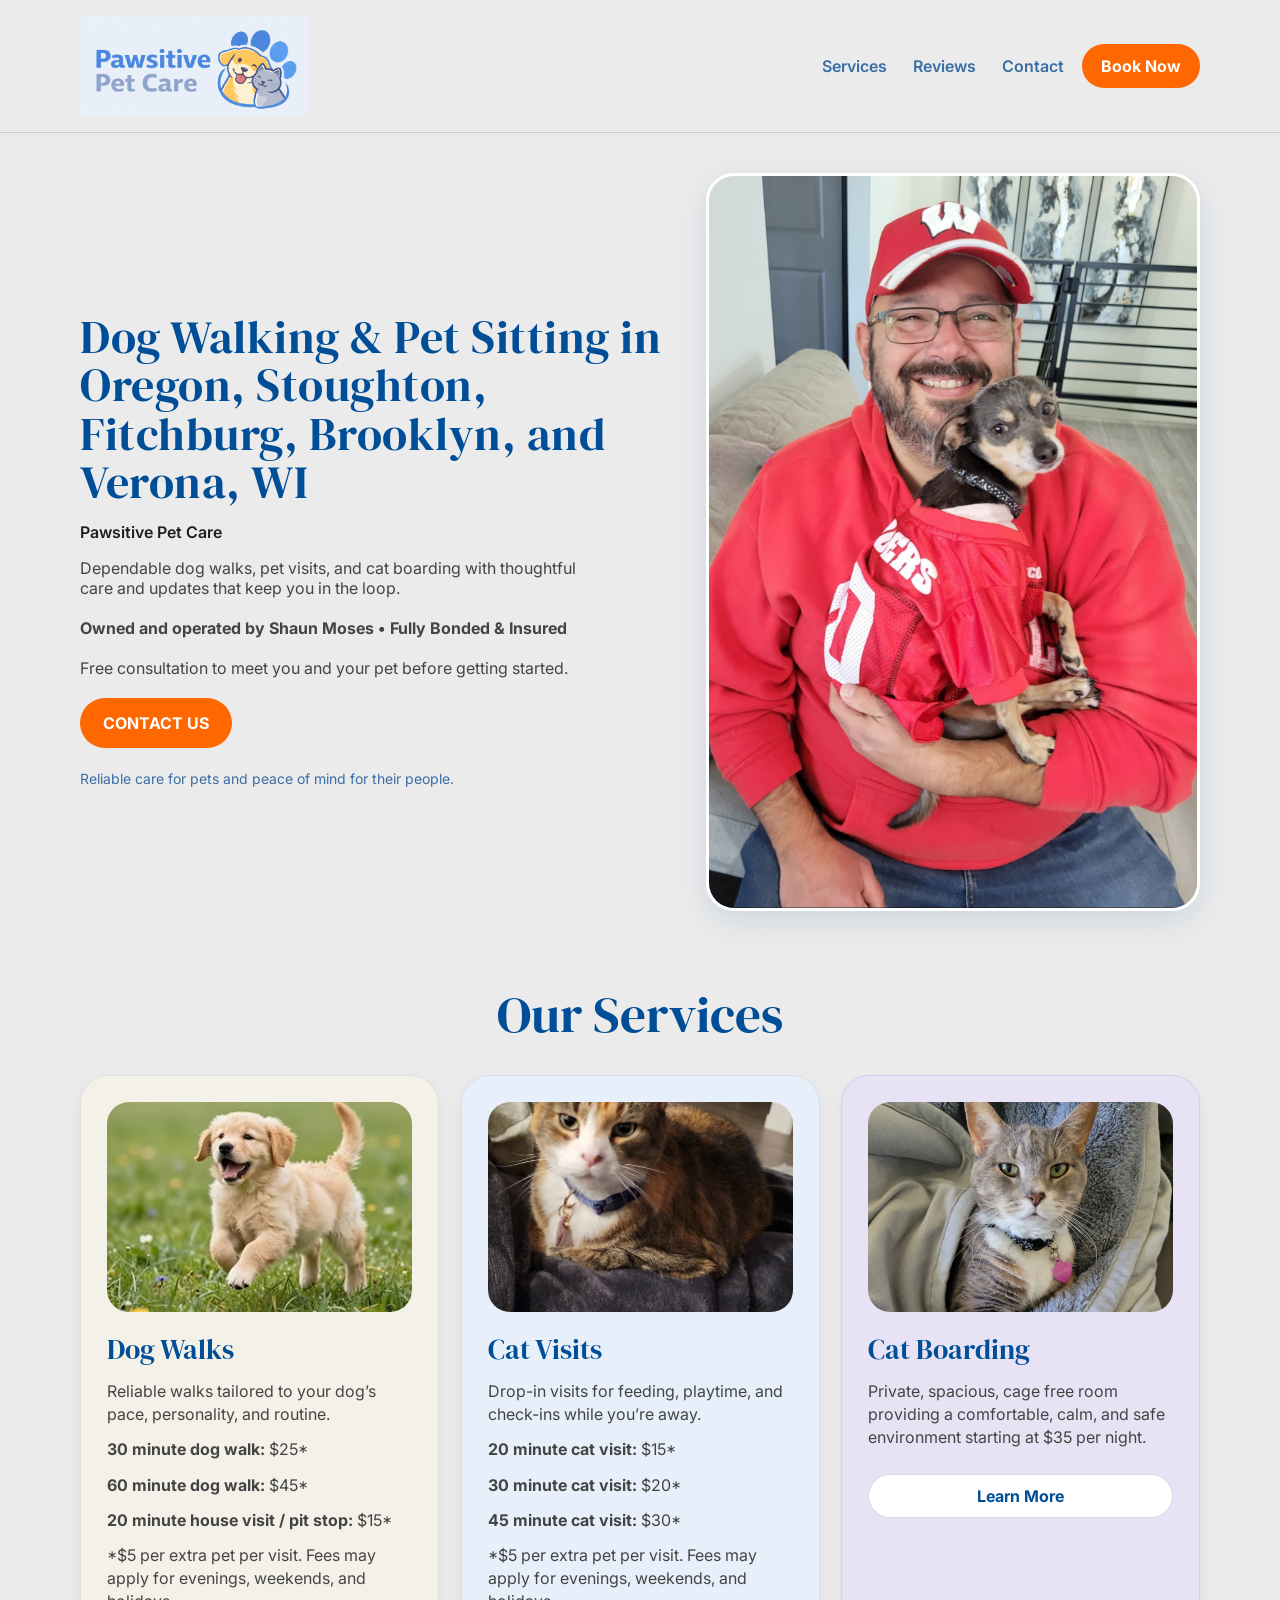
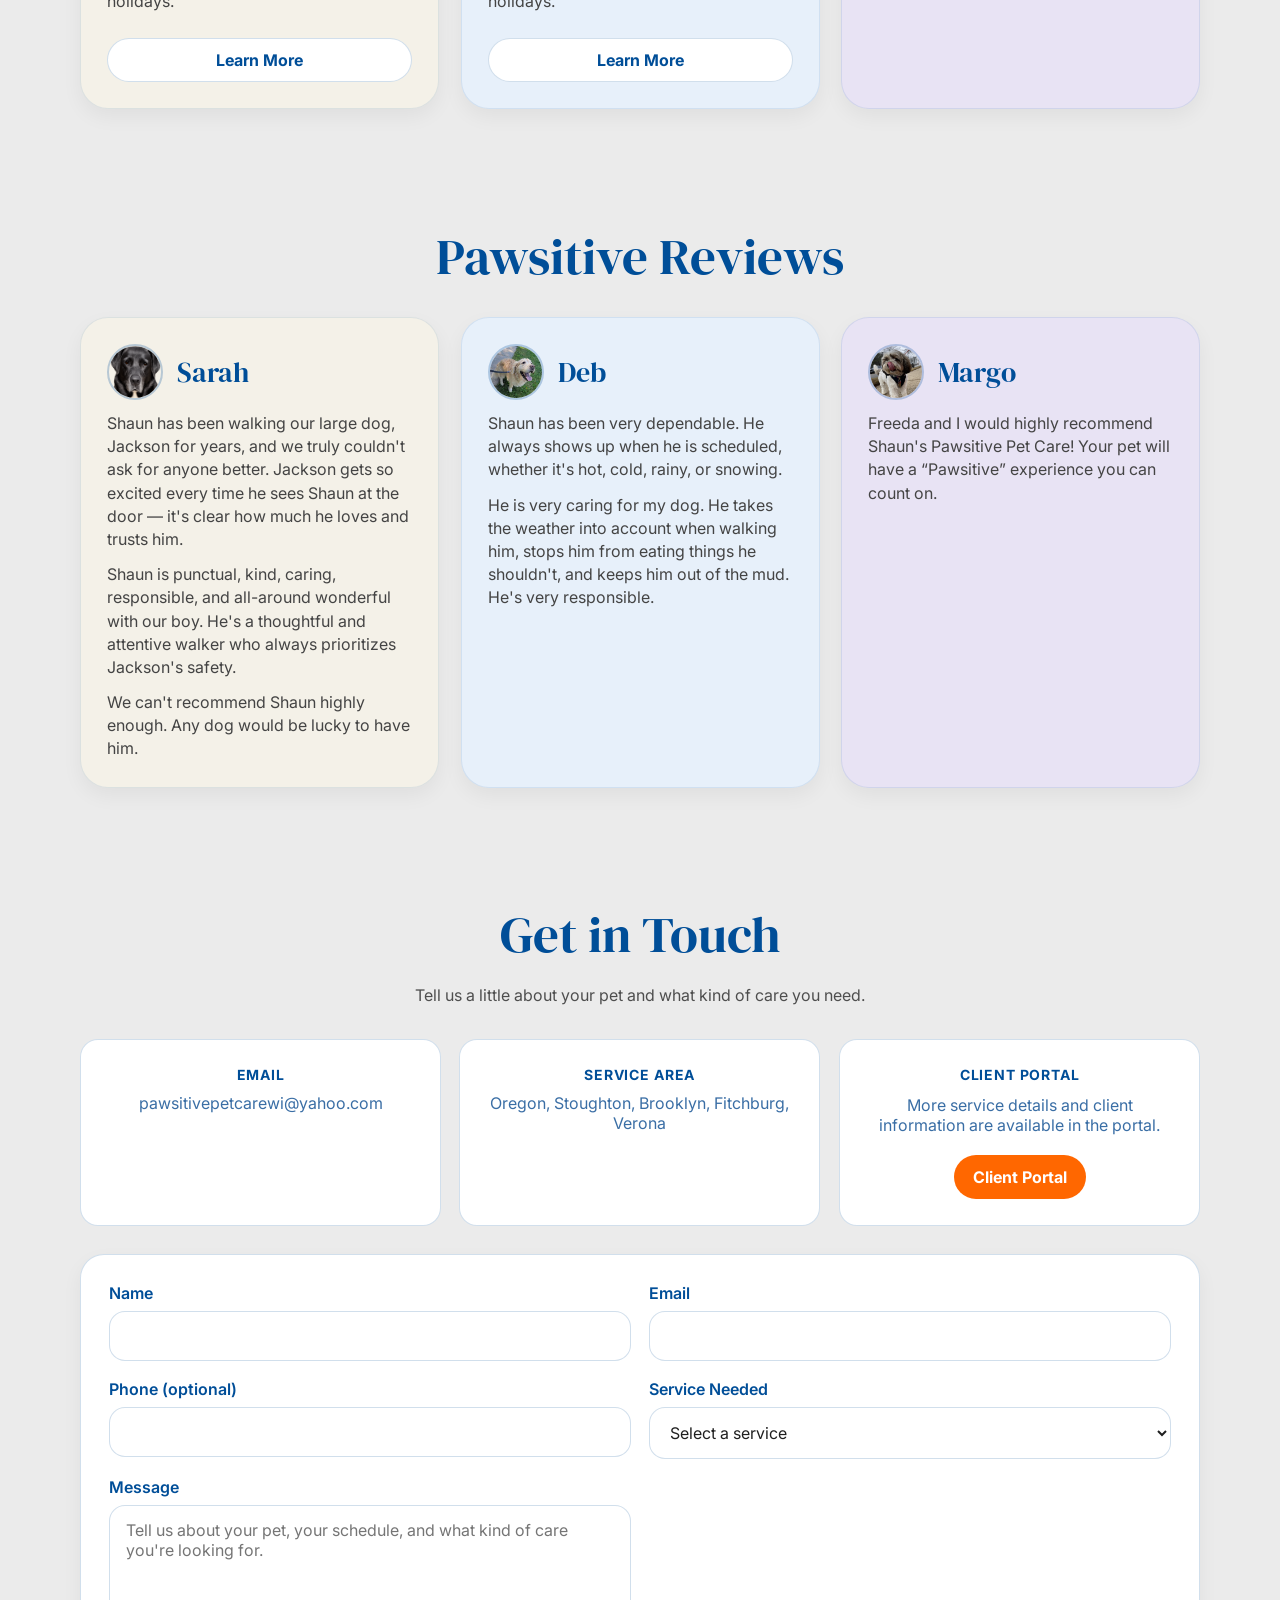
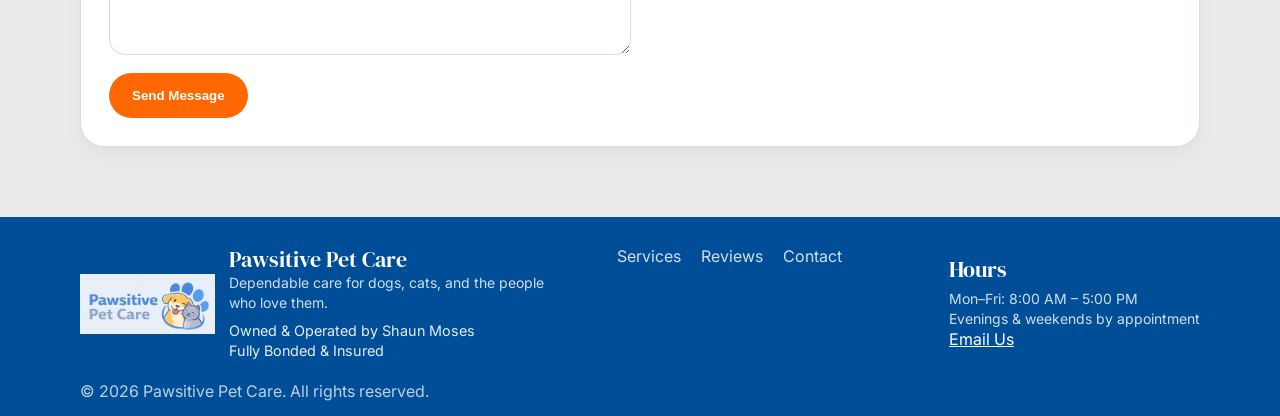
==== index.html @ ec2a705d "$5 for additional pets index.html" ====
<!doctype html>
<html lang="en" class="no-js">
<head>
  <!-- Google tag (gtag.js) -->
<script async src="https://www.googletagmanager.com/gtag/js?id=G-B3KC7XHPJF"></script>
<script>
  window.dataLayer = window.dataLayer || [];
  function gtag(){dataLayer.push(arguments);}
  gtag('js', new Date());

  gtag('config', 'G-B3KC7XHPJF');
</script>
  <meta charset="utf-8" />
  <meta name="viewport" content="width=device-width, initial-scale=1" />
  <meta name="description" content="Dog walking and pet sitting in Oregon, Stoughton, Fitchburg, Verona, and Brooklyn WI. Reliable in-home pet care, cat visits, and boarding. Free consultation available.">
  <title>Dog Walking & Pet Sitting in Oregon, Stoughton & Fitchburg WI | Pawsitive Pet Care</title>

  <script>
    window.BOOKING_URL = "https://www.timetopet.com/portal/pawsitivepetcarewi";
  </script>

  <meta name="description" content="Professional dog walks, pet visits, and cat boarding with dependable care and thoughtful updates." />

  <link rel="preconnect" href="https://fonts.googleapis.com">
  <link rel="preconnect" href="https://fonts.gstatic.com" crossorigin>
  <link href="https://fonts.googleapis.com/css2?family=DM+Serif+Display&family=Inter:wght@400;500;600&display=swap" rel="stylesheet">

  <link rel="stylesheet" href="https://cdnjs.cloudflare.com/ajax/libs/font-awesome/6.5.0/css/all.min.css"/>
  <link rel="stylesheet" href="css/style.css" />
  <link rel="icon" href="/favicon.ico" sizes="any">

  <link rel="icon" type="image/png" sizes="16x16" href="/favicon-16x16.png">
  <link rel="icon" type="image/png" sizes="32x32" href="/favicon-32x32.png">
  <link rel="icon" type="image/png" sizes="192x192" href="/android-chrome-192x192.png">
  <link rel="icon" type="image/png" sizes="512x512" href="/android-chrome-512x512.png">
  <link rel="apple-touch-icon" href="/apple-touch-icon.png">
</head>

<body>

  <!-- ================= NAV ================= -->
  <header class="site-header">
    <div class="container nav">
      <a class="brand" href="#hero" aria-label="Home">
        <img src="assets/logo4.png" alt="Logo" class="logo" />
      </a>

      <nav class="nav-links">
        <a href="#services">Services</a>
        <a href="#reviews">Reviews</a>
        <a href="#contact">Contact</a>
      </nav>

      <div class="nav-actions">
        <a class="btn btn-primary" href="https://www.timetopet.com/portal/pawsitivepetcarewi" target="_blank">
          Book Now
        </a>
      </div>

      <button class="hamburger" id="hamburger" aria-label="Open menu" aria-expanded="false">
        <span></span><span></span><span></span>
      </button>
    </div>

    <div class="mobile-menu container" id="mobileMenu" hidden>
      <a href="#services">Services</a>
      <a href="#reviews">Reviews</a>
      <a href="#contact">Contact</a>
      <a class="btn btn-primary" href="https://www.timetopet.com/portal/pawsitivepetcarewi" target="_blank">
        Book Now
      </a>
    </div>
  </header>

  <!-- ================= HERO ================= -->
  <section class="hero" id="hero">
    <div class="container hero-grid">

      <div class="hero-copy">
        <h1 class="hero-animate delay-1">
          <h1 class="hero-animate delay-1">
            Dog Walking & Pet&nbsp;Sitting in Oregon, Stoughton, Fitchburg, Brooklyn, and Verona,&nbsp;WI
          </h1>
        </h1>
        <p class="hero-animate delay-2" style="font-weight:600; margin-top:10px;">
          Pawsitive Pet Care
        </p>
        <p class="hero-sub hero-animate delay-2">
          Dependable dog walks, pet visits, and cat boarding with thoughtful care and updates that keep you in the loop.
          <br><br>
          <strong>Owned and operated by Shaun Moses • Fully Bonded & Insured</strong>
          <br><br>
          Free consultation to meet you and your pet before getting started.
        </p>

        <div class="hero-cta hero-animate delay-3">
          <a class="btn btn-primary btn-lg" href="#contact" id="bookHeroBtn">
            CONTACT US
          </a>
        </div>

        <p class="trust hero-animate delay-3">
          Reliable care for pets and peace of mind for their people.
        </p>
      </div>

      <div class="hero-media reveal reveal--right">
        <img src="assets/hero1.jpg" alt="Happy dog being cared for" />
      </div>

    </div>
  </section>

  <!-- ================= SERVICES ================= -->
  <section class="section" id="services">
    <div class="container">

      <h2 class="section-title reveal">Our Services</h2>

      <div class="card-grid card-grid-3">

        <article class="card pastel-green reveal reveal--left">
          <img src="assets/services1.jpg" alt="dog walking in Oregon WI" class="card-img" />
          <h3>Dog Walks</h3>
          <p>Reliable walks tailored to your dog’s pace, personality, and routine.</p>
          <p><strong>30 minute dog walk:</strong> $25*</p>
          <p><strong>60 minute dog walk:</strong> $45*</p>
          <p><strong>20 minute house visit / pit stop:</strong> $15*</p>
          <p class="pricing-note">
            *$5 per extra pet per visit. Fees may apply for evenings, weekends, and holidays.
          </p>
          <a class="btn" href="/dog-walking.html" style="margin-top:12px;">
            Learn More
          </a>
        </article>

        <article class="card pastel-blue reveal">
          <img src="assets/services2.jpg" alt="pet sitting in Stoughton WI" class="card-img" />
          <h3>Cat Visits</h3>
          <p>Drop-in visits for feeding, playtime, and check-ins while you’re away.</p>
          <p><strong>20 minute cat visit:</strong> $15*</p>
          <p><strong>30 minute cat visit:</strong> $20*</p>
          <p><strong>45 minute cat visit:</strong> $30*</p>
          <p class="pricing-note">
            *$5 per extra pet per visit. Fees may apply for evenings, weekends, and holidays.
          </p>
          <a class="btn" href="/cat-visits.html" style="margin-top:12px;">
            Learn More
          </a>
        </article>

        <article class="card pastel-lavender reveal reveal--right">
          <img src="assets/services3.jpg" alt="cat care in Fitchburg WI" class="card-img" />
          <h3>Cat Boarding</h3>
          <p>Private, spacious, cage free room providing a comfortable, calm, and safe environment starting at $35 per night.</p>
          <a class="btn" href="/cat-boarding.html" style="margin-top:12px;">
            Learn More
          </a>
        </article>

      </div>
    </div>
  </section>

  <!-- ================= REVIEWS ================= -->
  <section class="section" id="reviews">
    <div class="container">

      <h2 class="section-title reveal">Pawsitive Reviews</h2>

      <div class="card-grid card-grid-3">

        <article class="card pastel-green review reveal reveal--left">
          <div class="review-head">
            <img src="assets/review1.png" alt="Sarah" class="avatar" />
            <h3>Sarah</h3>
          </div>
          <p class="review-text">
            Shaun has been walking our large dog, Jackson for years, and we truly couldn't ask for anyone better. Jackson gets so excited every time he sees Shaun at the door — it's clear how much he loves and trusts him.
          </p>
          <p>
            Shaun is punctual, kind, caring, responsible, and all-around wonderful with our boy. He's a thoughtful and attentive walker who always prioritizes Jackson's safety.
          </p>
          <p>
            We can't recommend Shaun highly enough. Any dog would be lucky to have him.
          </p>
        </article>

        <article class="card pastel-blue review reveal">
          <div class="review-head">
            <img src="assets/review3.png" alt="Deb" class="avatar" />
            <h3>Deb</h3>
          </div>
          <p class="review-text">
            Shaun has been very dependable. He always shows up when he is scheduled, whether it's hot, cold, rainy, or snowing.
          </p>
          <p>
            He is very caring for my dog. He takes the weather into account when walking him, stops him from eating things he shouldn't, and keeps him out of the mud. He's very responsible.
          </p>
        </article>

        <article class="card pastel-lavender review reveal reveal--right">
          <div class="review-head">
            <img src="assets/review4.jpeg" alt="Margo" class="avatar" />
            <h3>Margo</h3>
          </div>
          <p class="review-text">
            Freeda and I would highly recommend Shaun's Pawsitive Pet Care! Your pet will have a “Pawsitive” experience you can count on.
          </p>
        </article>

      </div>
    </div>
  </section>

  <!-- ================= CONTACT ================= -->
  <section class="section section-book" id="contact">
    <div class="container">

      <h2 class="section-title reveal">Get in Touch</h2>

      <p class="section-subtitle reveal" style="--delay: 80ms;">
        Tell us a little about your pet and what kind of care you need.
      </p>

      <div class="contact-grid">

        <div class="contact-tile reveal reveal--left" style="--delay: 120ms;">
          <h3>EMAIL</h3>
          <a href="mailto:pawsitivepetcarewi@yahoo.com">
            pawsitivepetcarewi@yahoo.com
          </a>
        </div>

        <div class="contact-tile reveal" style="--delay: 200ms;">
          <h3>SERVICE AREA</h3>
          <p>Oregon, Stoughton, Brooklyn, Fitchburg, Verona</p>
        </div>

        <div class="contact-tile reveal reveal--right" style="--delay: 280ms;">
          <h3>CLIENT PORTAL</h3>
          <p style="margin-top: 12px;">
            More service details and client information are available in the portal.
          </p>
          <br/>
          <a class="btn btn-primary" href="https://www.timetopet.com/portal/pawsitivepetcarewi" target="_blank">
           Client Portal
          </a>
        </div>

      </div>

      <form
        class="contact-form reveal"
        style="--delay: 340ms;"
        action="https://formspree.io/f/mwvrdqrl"
        method="POST"
      >
        <div class="form-row">
          <div class="form-field">
            <label for="name">Name</label>
            <input type="text" id="name" name="name" required />
          </div>

          <div class="form-field">
            <label for="email">Email</label>
            <input type="email" id="email" name="email" required />
          </div>
        </div>

        <div class="form-row">
          <div class="form-field">
            <label for="phone">Phone (optional)</label>
            <input type="text" id="phone" name="phone" />
          </div>

          <div class="form-field">
            <label for="service">Service Needed</label>
            <select id="service" name="service" required>
              <option value="">Select a service</option>
              <option>Dog Walks</option>
              <option>Pet Visits</option>
              <option>Cat Boarding</option>
              <option>Other</option>
            </select>
          </div>
        </div>

        <div class="form-row">
          <div class="form-field">
            <label for="message">Message</label>
            <textarea
              id="message"
              name="message"
              rows="6"
              placeholder="Tell us about your pet, your schedule, and what kind of care you're looking for."
              required
            ></textarea>
          </div>
        </div>

        <button type="submit" class="btn btn-primary btn-lg">Send Message</button>
      </form>
    </div>
  </section>

  <!-- ================= FOOTER ================= -->
 <footer class="footer">
  <div class="container footer-grid">

    <!-- Brand -->
    <div class="footer-brand">
      <img src="assets/logo4.png" alt="Pawsitive Pet Care logo" class="logo small" />
      <div>
        <div class="footer-title">Pawsitive Pet Care</div>
        <div class="footer-tagline">
          Dependable care for dogs, cats, and the people who love them.
        </div>
        <div class="footer-owner">
          Owned &amp; Operated by Shaun Moses<br>
          Fully Bonded &amp; Insured
        </div>
      </div>
    </div>

    <!-- Links -->
    <div class="footer-links">
      <a href="#services">Services</a>
      <a href="#reviews">Reviews</a>
      <a href="#contact">Contact</a>
    </div>

    <!-- Hours -->
    <div class="footer-hours">
      <div class="footer-title">Hours</div>
      <div class="footer-tagline">
        Mon–Fri: 8:00 AM – 5:00 PM<br />
        Evenings &amp; weekends by appointment
      </div>

      <!-- Optional email link (recommended over icon) -->
      <a href="mailto:pawsitivepetcarewi@yahoo.com" class="footer-email">
        Email Us
      </a>
    </div>

  </div>

  <div class="container footer-bottom">
    <p>&copy; 2026 Pawsitive Pet Care. All rights reserved.</p>
  </div>
</footer>

  <script>
    document.documentElement.classList.remove('no-js');

    const hamburger = document.getElementById('hamburger');
    const mobileMenu = document.getElementById('mobileMenu');

    if (hamburger && mobileMenu) {
      hamburger.addEventListener('click', () => {
        const isOpen = !mobileMenu.hasAttribute('hidden');
        if (isOpen) {
          mobileMenu.setAttribute('hidden', '');
          hamburger.setAttribute('aria-expanded', 'false');
        } else {
          mobileMenu.removeAttribute('hidden');
          hamburger.setAttribute('aria-expanded', 'true');
        }
      });
    }

    const revealItems = document.querySelectorAll('.reveal');
    const observer = new IntersectionObserver((entries) => {
      entries.forEach((entry) => {
        if (entry.isIntersecting) {
          entry.target.classList.add('is-visible');
          observer.unobserve(entry.target);
        }
      });
    }, { threshold: 0.12 });

    revealItems.forEach((item) => observer.observe(item));
  </script>


</body>
</html>
---- css/style.css ----
:root{
  --bg: #EBEBEB;
  --text: #004E98;
  --muted: #3A6EA5;
  --line: rgba(0,78,152,.18);

  --btn: #FF6700;
  --btnText: #ffffff;

  --green: #EBEBEB;
  --blue: #3A6EA5;
  --lav: #C0C0C0;
  --sand: #ffffff;

  --radius: 28px;
  --radiusImg: 22px;

  --max: 1120px;

  --serif: "DM Serif Display", serif;
  --sans: "Inter", system-ui, -apple-system, Segoe UI, Roboto, Arial, sans-serif;
}

*{ box-sizing: border-box; }
html{ scroll-behavior: smooth; }
body{
  margin:0;
  background: var(--bg);
  color: #1f1f1f;
  font-family: var(--sans);
}

.container{
  width: min(var(--max), calc(100% - 48px));
  margin: 0 auto;
}

a{ color: inherit; }
img{ max-width: 100%; display:block; }

/* Header / Nav */
.site-header{
  position: sticky;
  top:0;
  z-index: 50;
  background: rgba(235,235,235,0.92);
  backdrop-filter: blur(8px);
  border-bottom: 1px solid var(--line);
}
.nav{
  display:flex;
  align-items:center;
  gap: 18px;
  padding: 16px 0;
}
.logo{ height: 100px; width:auto; }
.logo.small{ height: 60px; }

.nav-links{
  margin-left: auto;
  display:flex;
  gap: 26px;
  align-items:center;
}
.nav-links a{
  text-decoration:none;
  color: var(--muted);
  font-weight: 600;
}
.nav-links a.active,
.nav-links a:hover{
  color: var(--text);
  text-decoration: underline;
  text-underline-offset: 6px;
}

.nav-actions{
  display:flex;
  align-items:center;
  gap: 12px;
}
.btn{
  text-decoration:none;
  display:inline-flex;
  align-items:center;
  justify-content:center;
  padding: 11px 18px;
  border-radius: 999px;
  border: 1px solid var(--line);
  background: #ffffff;
  color: var(--text);
  font-weight: 700;
}
.btn-primary{
  background: var(--btn);
  color: var(--btnText);
  border-color: transparent;
}
.btn-primary:hover{
  box-shadow: 0 10px 24px rgba(255,103,0,.25);
}
.btn-lg{ padding: 14px 22px; }

.hamburger{
  display:none;
  margin-left: 6px;
  width: 44px;
  height: 44px;
  border-radius: 999px;
  border: 1px solid var(--line);
  background: #ffffff;
}
.hamburger span{
  display:block;
  width: 18px;
  height: 2px;
  background: var(--text);
  margin: 4px auto;
}

/* Mobile menu */
.mobile-menu{
  padding: 10px 0 18px;
  display:flex;
  gap: 10px;
  flex-direction: column;
}
.mobile-menu[hidden]{
  display: none !important;
}
.mobile-menu a{
  text-decoration:none;
  padding: 10px 0;
  border-bottom: 1px solid var(--line);
  color: var(--text);
}
.mobile-menu a.btn{
  border-bottom: none;
  padding: 11px 18px;
  width: fit-content;
}

/* Hero */
.hero{
  padding: 40px 0 12px;
}
.hero-grid{
  display:grid;
  grid-template-columns: 1.2fr 1fr;
  gap: 34px;
  align-items:center;
}
.hero-copy h1{
  font-family: var(--serif);
  font-weight: 400;
  letter-spacing: .5px;
  font-size: clamp(30px, 3.6vw, 50px);
  line-height: 1.05;
  margin: 0 0 16px;
  color: var(--text);
}
.hero-sub{
  max-width: 52ch;
  color: #444;
  font-size: 16px;
  margin: 0 0 20px;
}
.trust{
  margin: 22px 0 0;
  color: var(--muted);
  font-size: 14px;
}
.hero-media img{
  border-radius: var(--radius);
  width: 100%;
  height: auto;            /* let image size naturally */
  object-fit: contain;     /* NEVER crop */
  box-shadow: 0 10px 30px rgba(0,78,152,.12);
  border: 3px solid #ffffff;
}

/* Sections */
.section{
  padding: 56px 0;
}
.section-title{
  font-family: var(--serif);
  font-weight: 400;
  text-align:center;
  font-size: clamp(34px, 4vw, 56px);
  margin: 0 0 26px;
  color: var(--text);
}
.section-subtitle{
  text-align:center;
  margin: -10px auto 34px;
  max-width: 60ch;
  color: #4e4e4e;
}

.card-grid{
  display:grid;
  gap: 22px;
}
.card-grid-3{ grid-template-columns: repeat(3, minmax(0, 1fr)); }
.card-grid-4{ grid-template-columns: repeat(4, minmax(0, 1fr)); }

.card{
  border-radius: var(--radius);
  padding: 26px;
  min-height: 320px;
  display:flex;
  flex-direction: column;
  gap: 12px;
  border: 1px solid rgba(0,78,152,.10);
  box-shadow: 0 8px 20px rgba(0,0,0,.05);
}
.card-img{
  border-radius: var(--radiusImg);
  width: 100%;
  height: 210px;
  object-fit: cover;
  margin-bottom: 6px;
}
.card h3{
  font-family: var(--serif);
  font-weight: 400;
  font-size: 28px;
  margin: 0;
  color: var(--text);
}
.card p{
  margin: 0;
  color: #444;
  line-height: 1.45;
}

/* Updated card colors: same class names, better tinting */
.pastel-green{ background: #F4F1E8; }     /* warm light neutral */
.pastel-blue{ background: #E7F0FA; }      /* soft blue */
.pastel-lavender{ background: #E8E3F4; }  /* soft blue-gray/lavender */
.pastel-sand{ background: #3A6EA5; }      /* bold accent card */

.pastel-sand h3,
.pastel-sand p{
  color: #ffffff;
}

/* Features */
.feature-top{
  height: 210px;
  display:flex;
  align-items:center;
  justify-content:center;
}
.feature-img{
  width: 100%;
  height: 210px;
  object-fit: cover;
  border-radius: var(--radiusImg);
}

/* Reviews */
.review{ min-height: 220px; }
.review-head{
  display:flex;
  align-items:center;
  gap: 14px;
}
.avatar{
  width: 56px;
  height: 56px;
  border-radius: 999px;
  border: 2px solid rgba(0,78,152,.25);
  object-fit: cover;
}
.review-text{ margin-top: 6px; }

/* Contact */
.section-book{ 
  padding-bottom: 70px;
}
.contact-grid{
  display:grid;
  grid-template-columns: repeat(3, minmax(0, 1fr));
  gap: 18px;
  margin-top: 22px;
}
.contact-tile{
  background: #ffffff;
  border: 1px solid var(--line);
  border-radius: 18px;
  padding: 26px;
  text-align:center;
}
.contact-tile h3{
  letter-spacing: .06em;
  font-size: 14px;
  margin: 0 0 10px;
  color: var(--text);
}
.contact-tile a,
.contact-tile p{
  color: var(--muted);
  margin: 0;
  text-decoration:none;
}

/* Footer */
.footer{
  border-top: 1px solid var(--line);
  padding: 28px 0 14px;
  background: #004E98;
  color: #ffffff;
}

.footer-grid{
  display: grid;
  grid-template-columns: 1.6fr 1fr 1fr;
  gap: 24px;
  align-items: start;
}

.footer-brand{
  display: flex;
  align-items: center;
  gap: 14px;
  min-width: 0;
}

.footer-brand .logo.small{
  width: 135px;
  height: auto;
  flex-shrink: 0;
}

.footer-brand > div{
  min-width: 0;
}

.footer-title{
  font-family: var(--serif);
  font-size: 22px;
  line-height: 1.2;
}

.footer-tagline{
  color: rgba(255,255,255,.82);
  font-size: 14px;
  line-height: 1.45;
}

.footer-links{
  display: flex;
  justify-content: center;
  align-items: flex-start;
  gap: 20px;
  flex-wrap: wrap;
}

.footer-links a{
  text-decoration: none;
  color: rgba(255,255,255,.82);
}

.footer-links a:hover{
  color: #ffffff;
  text-decoration: underline;
  text-underline-offset: 6px;
}

.footer-hours{
  justify-self: end;
  text-align: left;
}

.footer-hours .footer-title{
  margin-bottom: 6px;
}

.footer-bottom{
  padding-top: 18px;
  color: rgba(255,255,255,.74);
}

.footer-bottom p{
  margin: 0;
  line-height: 1.4;
}

/* Responsive */
@media (max-width: 980px){
  .hero-grid{ grid-template-columns: 1fr; }
  .hero-media img{ aspect-ratio: 16/10; }
  .card-grid-4{ grid-template-columns: repeat(2, minmax(0, 1fr)); }
  .card-grid-3{ grid-template-columns: 1fr; }

  .footer-grid{
    grid-template-columns: 1fr;
    gap: 20px;
    text-align: left;
  }

  .footer-brand{
    justify-content: flex-start;
    align-items: flex-start;
  }

  .footer-links{
    justify-content: flex-start;
  }

  .footer-hours{
    justify-self: start;
    text-align: left;
  }
}
.footer-owner {
  margin-top: 0.5rem;
  font-size: 0.9rem;
  opacity: 0.9;
  line-height: 1.4;
}

@media (max-width: 760px){
  .nav-links{ display:none; }
  .hamburger{ display:block; margin-left:auto; }
  .nav-actions{ display:none; }
  .contact-grid{ grid-template-columns: 1fr; }

  .footer{
    padding: 24px 0 14px;
  }

  .footer-brand{
    gap: 12px;
  }

  .footer-brand .logo.small{
    width: 110px;
  }

  .footer-title{
    font-size: 20px;
  }

  .footer-tagline{
    font-size: 15px;
  }

  .footer-links{
    gap: 16px;
  }
}

/* =========================
   Motion: reveal on scroll
   ========================= */
.reveal {
  opacity: 0;
  transform: translateY(18px);
  transition: opacity 700ms ease, transform 700ms ease;
  transition-delay: var(--delay, 0ms);
  will-change: opacity, transform;
}

.reveal.is-visible {
  opacity: 1;
  transform: translateY(0);
}

/* Variations */
.reveal--left { transform: translateX(-18px); }
.reveal--right { transform: translateX(18px); }
.reveal--scale { transform: scale(0.98); }

.reveal--left.is-visible,
.reveal--right.is-visible,
.reveal--scale.is-visible {
  transform: none;
}

/* Hero entrance */
.hero-animate {
  opacity: 0;
  transform: translateY(14px);
  animation: heroIn 700ms ease forwards;
}

.hero-animate.delay-1 { animation-delay: 120ms; }
.hero-animate.delay-2 { animation-delay: 220ms; }
.hero-animate.delay-3 { animation-delay: 320ms; }

@keyframes heroIn {
  to { opacity: 1; transform: translateY(0); }
}

/* Micro-interactions */
.btn, .card, .footer-social a {
  transition: transform 180ms ease, box-shadow 180ms ease, border-color 180ms ease;
}

.btn:hover { transform: translateY(-2px); }

.card:hover {
  transform: translateY(-4px);
  box-shadow: 0 16px 36px rgba(0,78,152,.10);
}

/* Subtle image zoom on hover */
.card-img, .feature-img, .hero-media img {
  transition: transform 300ms ease;
}
.card:hover .card-img,
.card:hover .feature-img {
  transform: scale(1.02);
}

/* Safety: if JS doesn't run, don't hide content forever */
html.no-js .reveal {
  opacity: 1;
  transform: none;
}

/* Respect reduced motion */
@media (prefers-reduced-motion: reduce) {
  html { scroll-behavior: auto; }
  .reveal, .hero-animate, .btn, .card, .card-img, .feature-img, .hero-media img {
    transition: none !important;
    animation: none !important;
    transform: none !important;
    opacity: 1 !important;
  }
}
.contact-form{
  margin-top: 28px;
  background: #ffffff;
  border: 1px solid var(--line);
  border-radius: 24px;
  padding: 28px;
  box-shadow: 0 8px 20px rgba(0,0,0,.05);
}

.form-row{
  display:grid;
  grid-template-columns: repeat(2, minmax(0, 1fr));
  gap: 18px;
  margin-bottom: 18px;
}

.form-field{
  display:flex;
  flex-direction: column;
  gap: 8px;
}

.form-field label{
  font-weight: 600;
  color: var(--text);
}

.form-field input,
.form-field select,
.form-field textarea{
  width: 100%;
  border: 1px solid var(--line);
  border-radius: 16px;
  padding: 14px 16px;
  font: inherit;
  background: #ffffff;
  color: #1f1f1f;
}

.form-field textarea{
  resize: vertical;
}

@media (max-width: 760px){
  .form-row{
    grid-template-columns: 1fr;
  }
}
.contact-tile a.btn{
  color: #ffffff;
}
.footer-hours {
  margin-top: 10px;
}
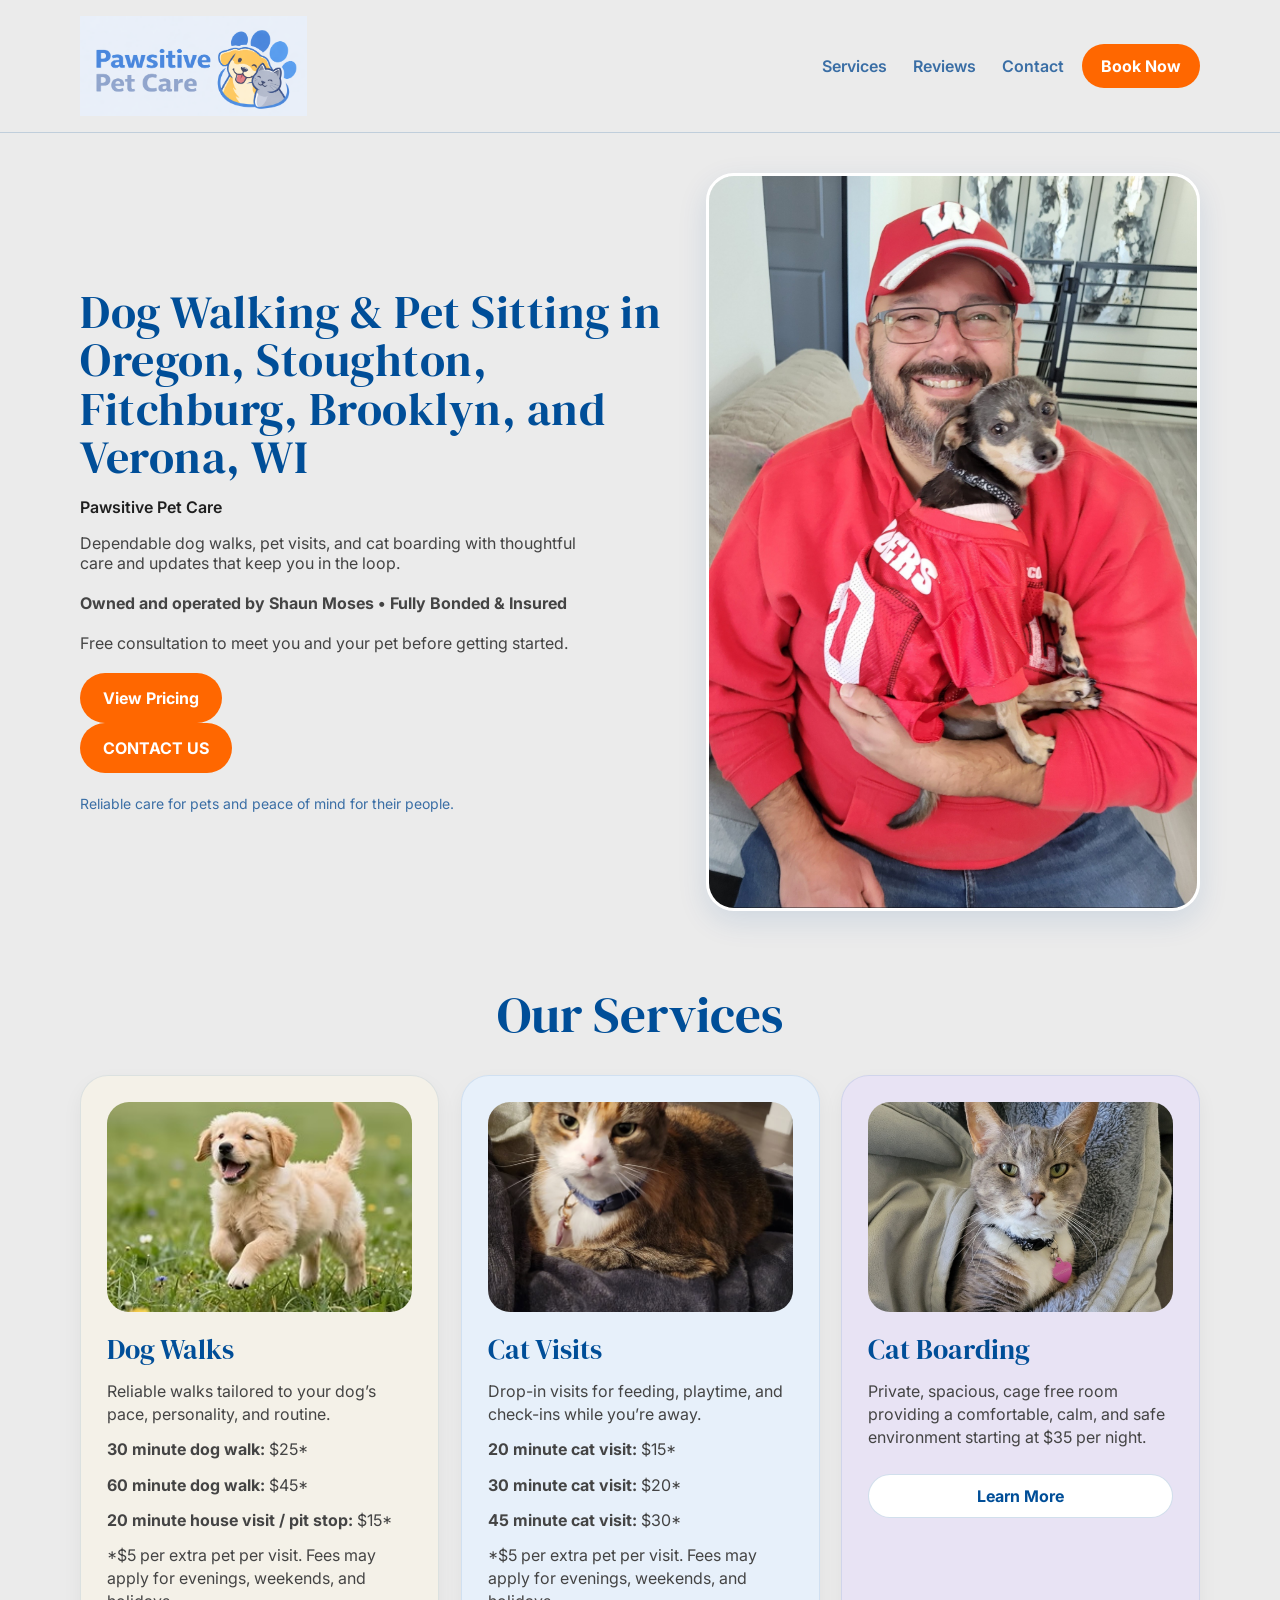
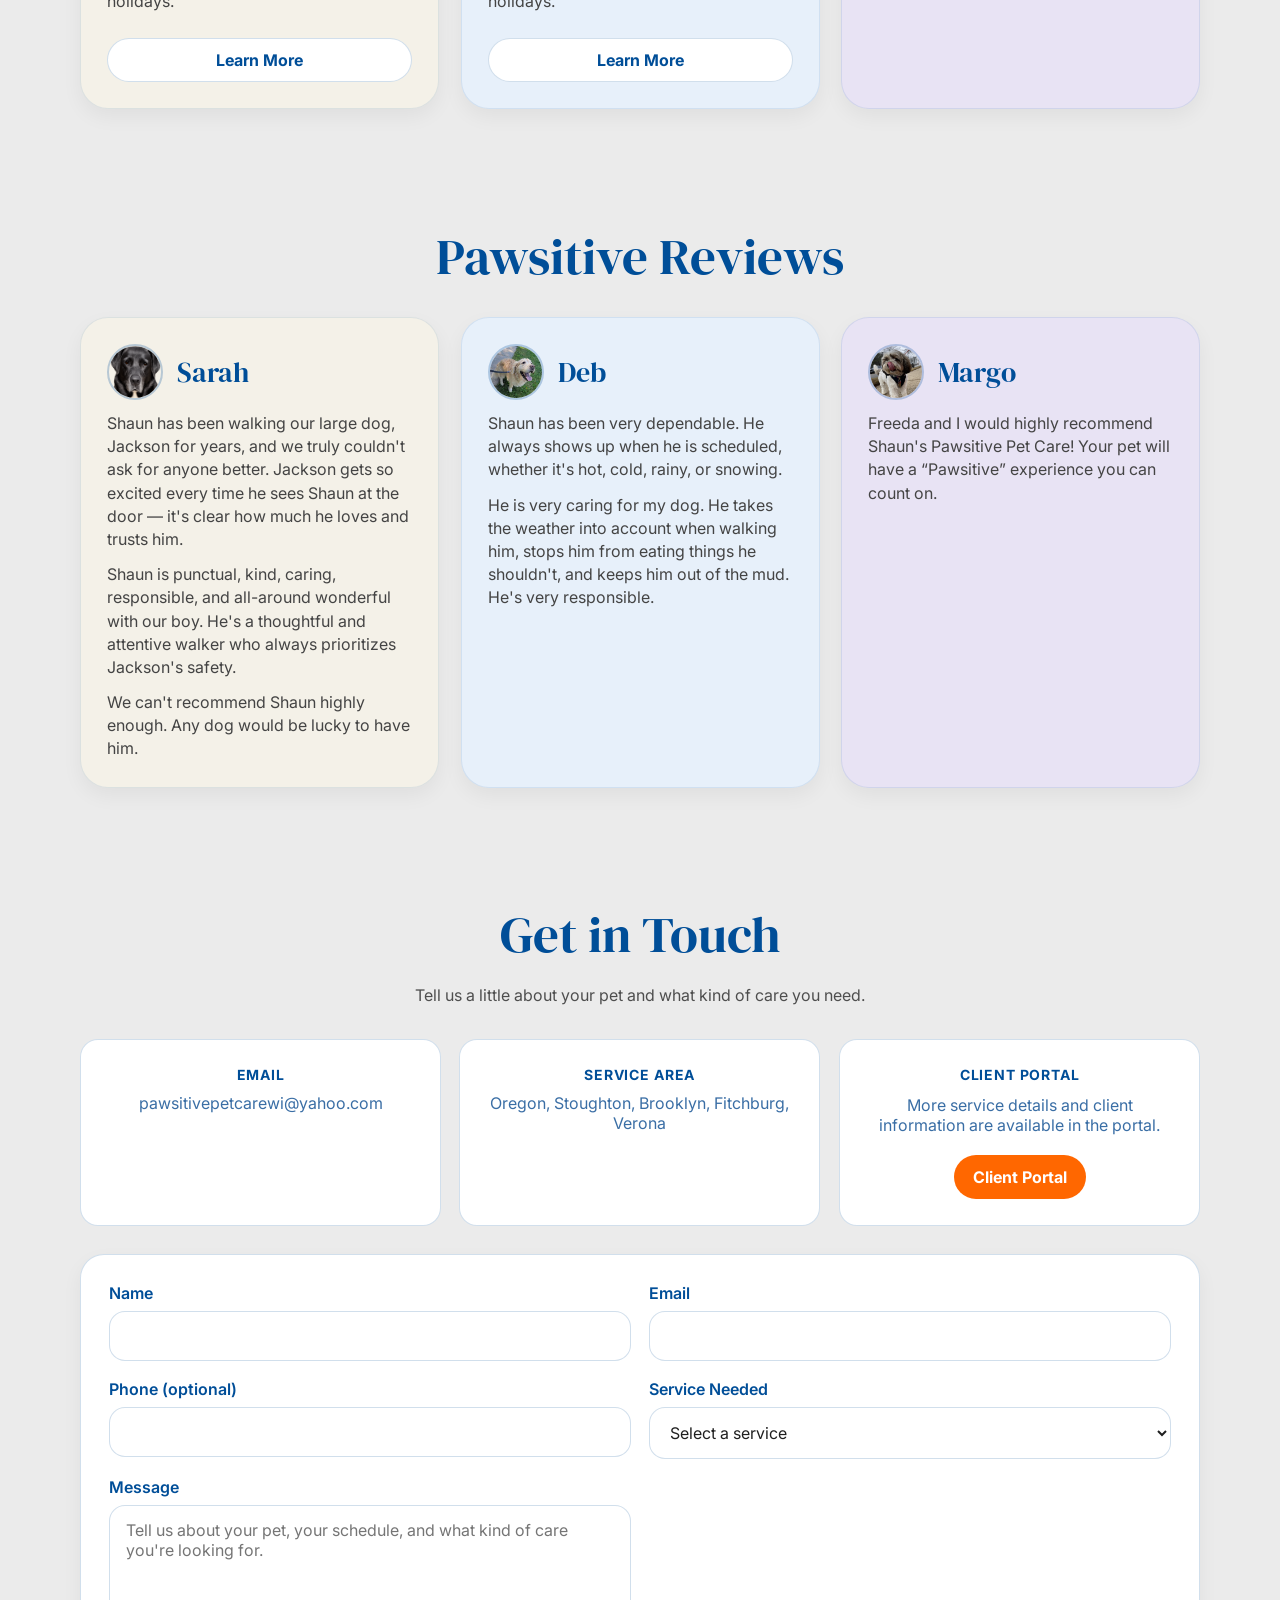
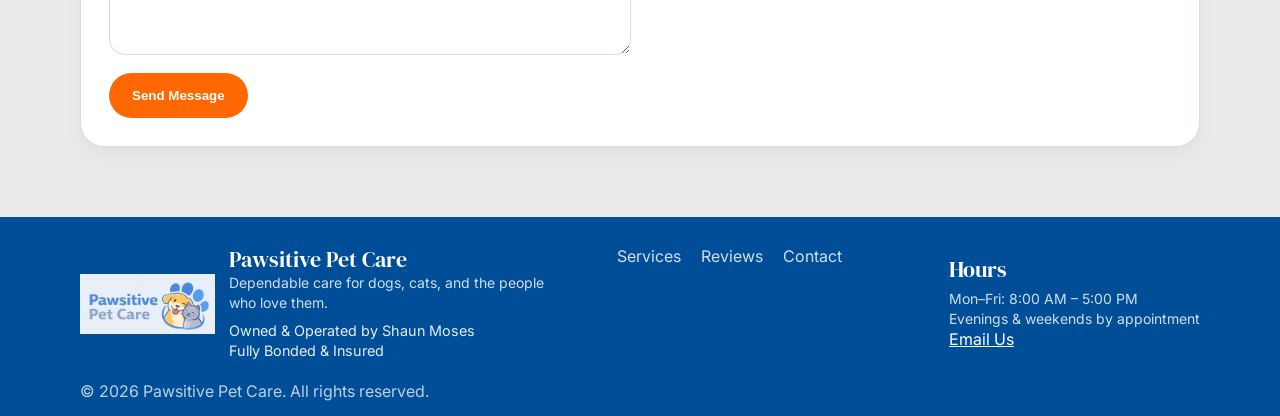
==== commit 483517e6: "Add View Prices index.html" ====
--- a/index.html
+++ b/index.html
@@ -92,7 +92,11 @@
           <br><br>
           Free consultation to meet you and your pet before getting started.
         </p>
-
+        <div class="hero-cta hero-animate delay-3">
+          <a class="btn btn-primary btn-lg" href="#services" id="bookHeroBtn">
+            View Pricing
+          </a>
+        </div>
         <div class="hero-cta hero-animate delay-3">
           <a class="btn btn-primary btn-lg" href="#contact" id="bookHeroBtn">
             CONTACT US
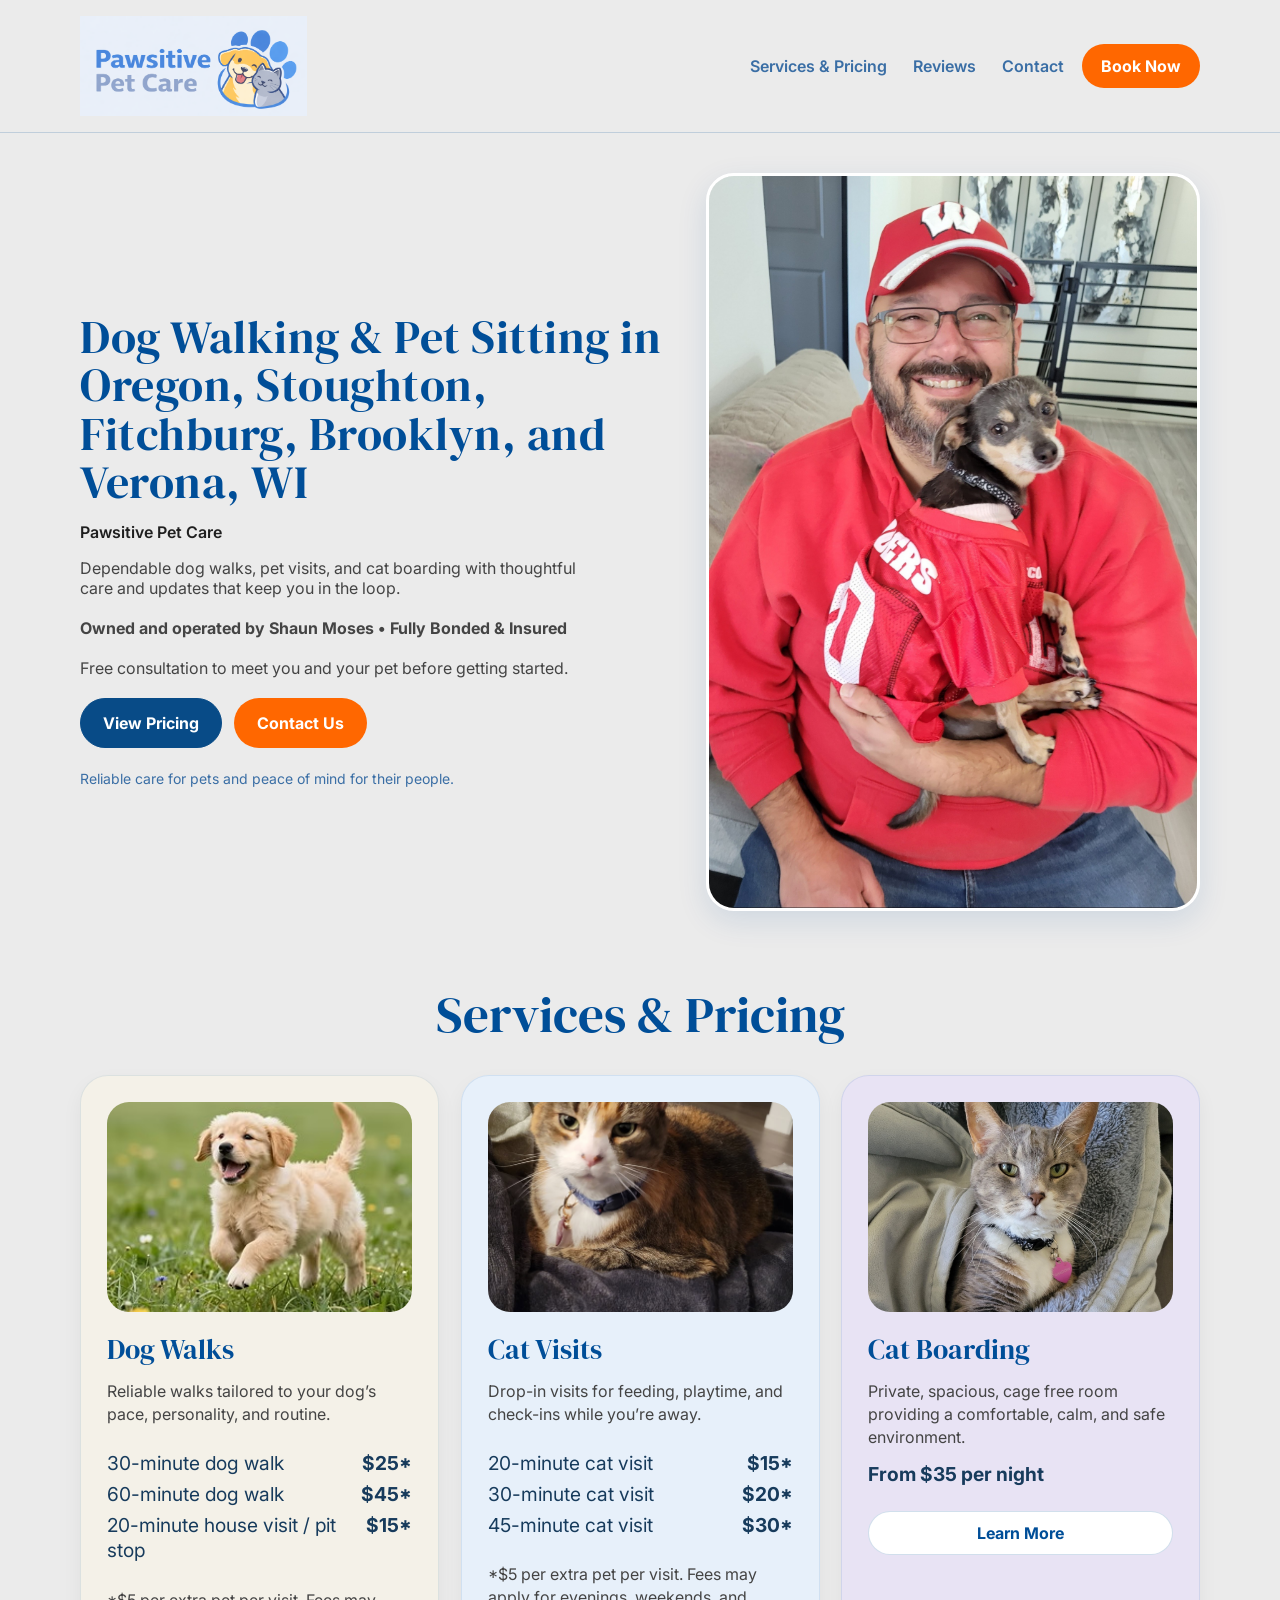
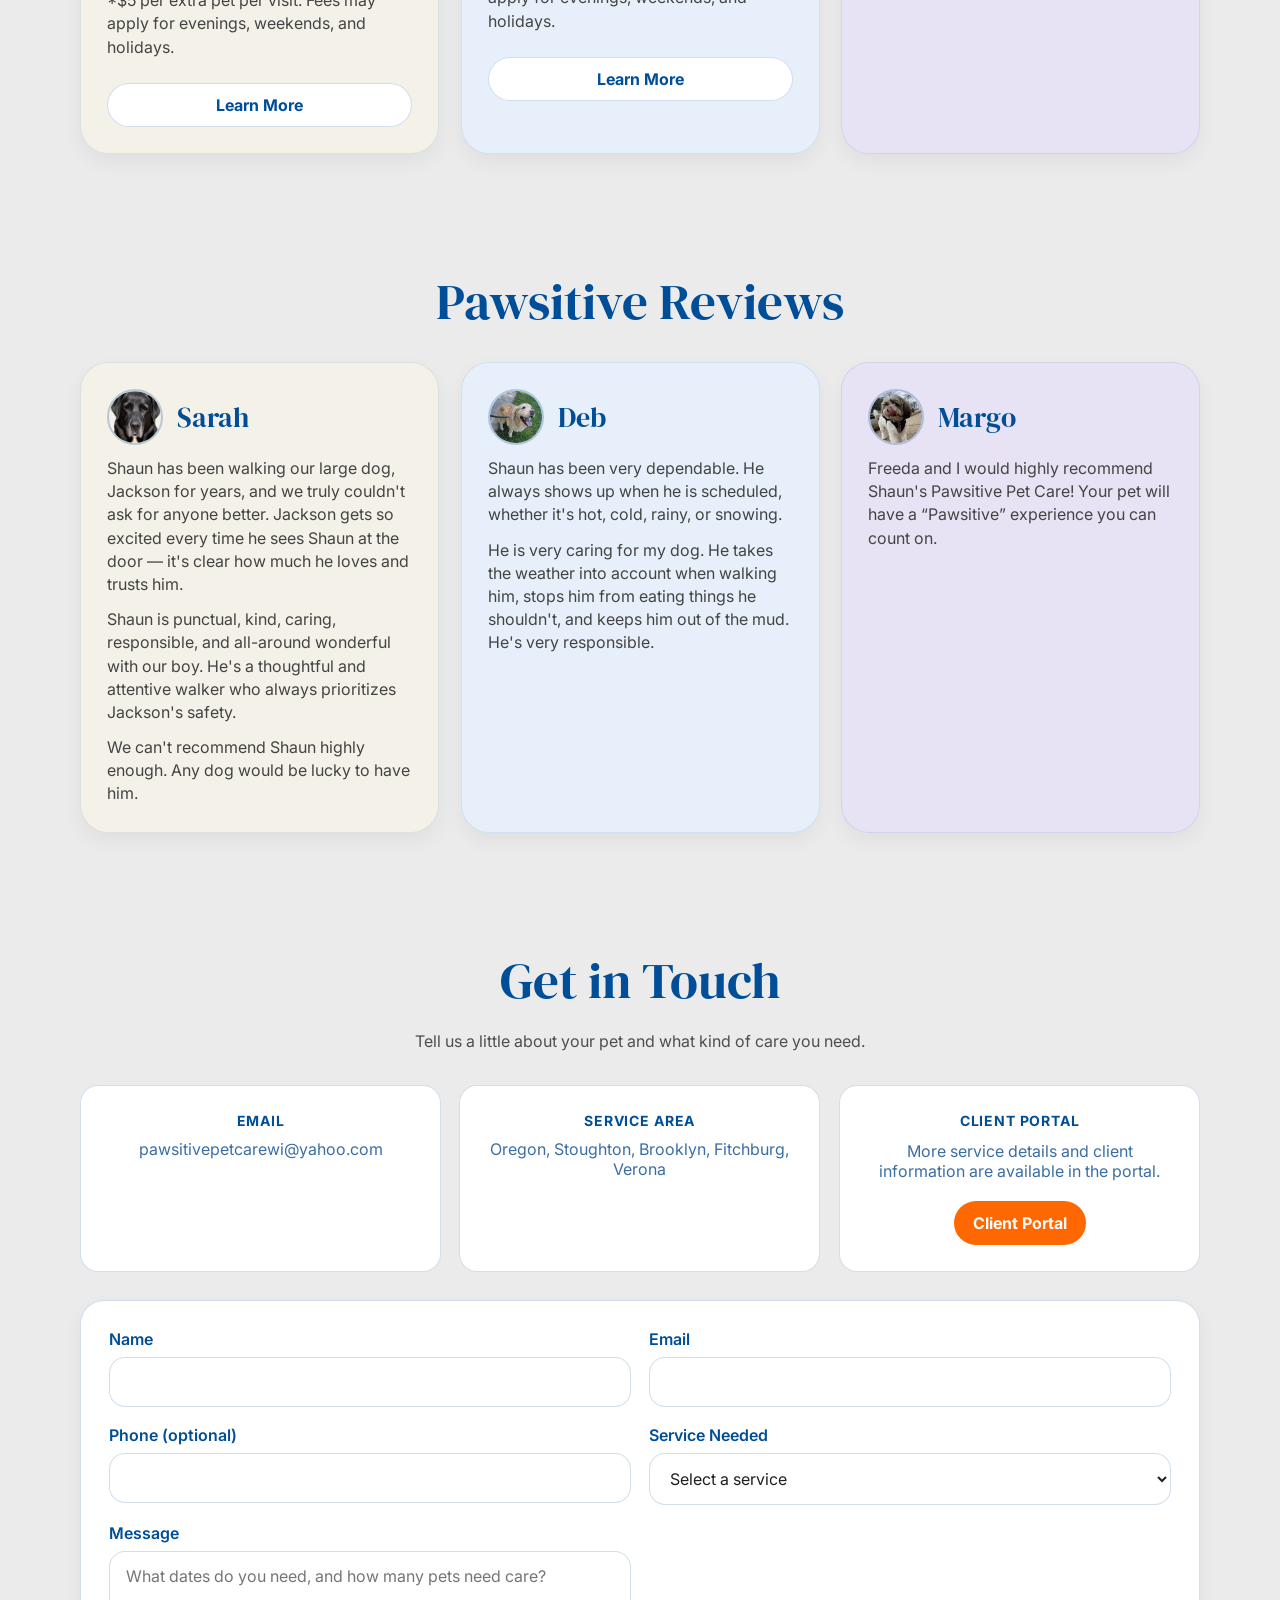
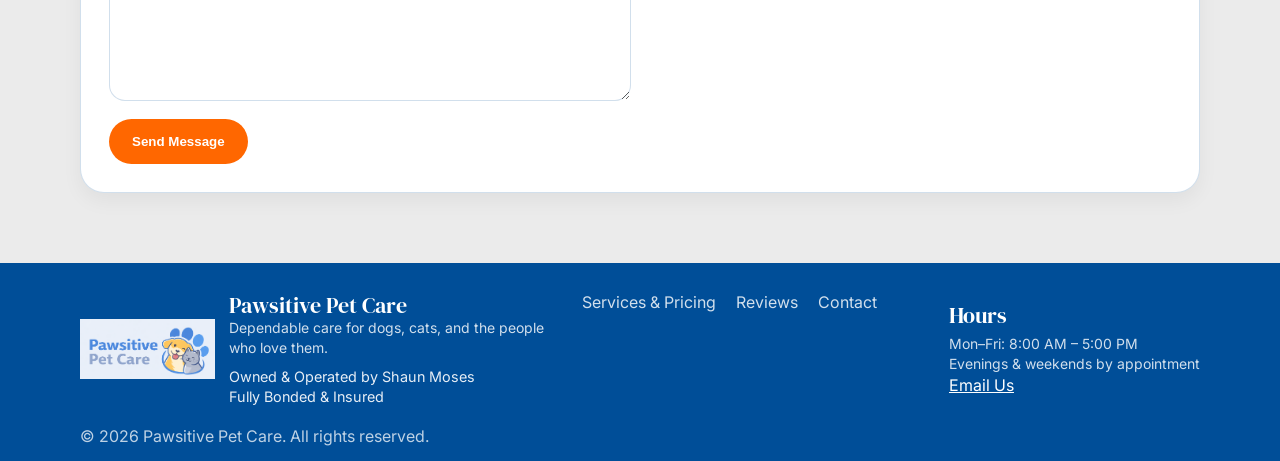
==== commit 2c5ba263: "Bunch of pricing updates. For visualization index.html" ====
--- a/index.html
+++ b/index.html
@@ -34,6 +34,84 @@
   <link rel="icon" type="image/png" sizes="192x192" href="/android-chrome-192x192.png">
   <link rel="icon" type="image/png" sizes="512x512" href="/android-chrome-512x512.png">
   <link rel="apple-touch-icon" href="/apple-touch-icon.png">
+
+  <style>
+    .hero .hero-cta, .hero-cta {
+      display: flex;
+      flex-wrap: wrap;
+      justify-content: flex-start;
+      gap: 12px;
+    }
+
+    .hero-cta .btn.pricing-button {
+      background: #084b87;
+      border-color: #084b87;
+      color: #fff;
+    }
+
+    .hero-cta .btn.pricing-button:hover {
+      background: #063764;
+      border-color: #063764;
+    }
+
+    #services .price-list, .service-pricing .price-list {
+      list-style: none;
+      padding: 0;
+      margin: 0.65rem 0;
+    }
+
+    .price-list li {
+      display: flex;
+      align-items: baseline;
+      justify-content: space-between;
+      gap: 0.6rem;
+      padding: 0.15rem 0;
+    }
+
+    .price-list strong {
+      white-space: nowrap;
+    }
+
+    #services .price-list, #services .nightly-rate,
+    .service-pricing .price-list, .service-pricing .nightly-rate {
+      font-size: 1.2rem;
+      line-height: 1.35;
+      color: #173b5c;
+    }
+
+    .message-pricing-row .service-pricing:not(:empty) {
+      align-self: start;
+      min-width: 0;
+      padding: 15px 18px;
+      border: 1px solid #c8dcef;
+      border-radius: 16px;
+      background: #edf5fc;
+    }
+
+    .service-pricing h3, .service-pricing .pricing-note {
+      margin: 0;
+    }
+
+    @media (min-width: 701px) {
+      .contact-form .message-pricing-row {
+        display: grid;
+        grid-template-columns: repeat(2, minmax(0, 1fr));
+        gap: 18px;
+      }
+    }
+
+    @media (max-width: 700px) {
+      .contact-form .message-pricing-row {
+        display: grid;
+        grid-template-columns: minmax(0, 1fr);
+      }
+
+      .message-pricing-row .service-pricing:not(:empty) {
+        grid-row: 1;
+        margin-bottom: 12px;
+      }
+    }
+  </style>
 </head>
 
 <body>
@@ -46,7 +124,7 @@
       </a>
 
       <nav class="nav-links">
-        <a href="#services">Services</a>
+        <a href="#services">Services &amp; Pricing</a>
         <a href="#reviews">Reviews</a>
         <a href="#contact">Contact</a>
       </nav>
@@ -63,7 +141,7 @@
     </div>
 
     <div class="mobile-menu container" id="mobileMenu" hidden>
-      <a href="#services">Services</a>
+      <a href="#services">Services &amp; Pricing</a>
       <a href="#reviews">Reviews</a>
       <a href="#contact">Contact</a>
       <a class="btn btn-primary" href="https://www.timetopet.com/portal/pawsitivepetcarewi" target="_blank">
@@ -93,13 +171,11 @@
           Free consultation to meet you and your pet before getting started.
         </p>
         <div class="hero-cta hero-animate delay-3">
-          <a class="btn btn-primary btn-lg" href="#services" id="bookHeroBtn">
+          <a class="btn btn-primary btn-lg pricing-button" href="#services">
             View Pricing
           </a>
-        </div>
-        <div class="hero-cta hero-animate delay-3">
           <a class="btn btn-primary btn-lg" href="#contact" id="bookHeroBtn">
-            CONTACT US
+            Contact Us
           </a>
         </div>
 
@@ -119,7 +195,7 @@
   <section class="section" id="services">
     <div class="container">
 
-      <h2 class="section-title reveal">Our Services</h2>
+      <h2 class="section-title reveal">Services &amp; Pricing</h2>
 
       <div class="card-grid card-grid-3">
 
@@ -127,9 +203,11 @@
           <img src="assets/services1.jpg" alt="dog walking in Oregon WI" class="card-img" />
           <h3>Dog Walks</h3>
           <p>Reliable walks tailored to your dog’s pace, personality, and routine.</p>
-          <p><strong>30 minute dog walk:</strong> $25*</p>
-          <p><strong>60 minute dog walk:</strong> $45*</p>
-          <p><strong>20 minute house visit / pit stop:</strong> $15*</p>
+          <ul class="price-list" id="dog-walks-rates">
+            <li><span>30-minute dog walk</span><strong>$25*</strong></li>
+            <li><span>60-minute dog walk</span><strong>$45*</strong></li>
+            <li><span>20-minute house visit / pit stop</span><strong>$15*</strong></li>
+          </ul>
           <p class="pricing-note">
             *$5 per extra pet per visit. Fees may apply for evenings, weekends, and holidays.
           </p>
@@ -142,9 +220,11 @@
           <img src="assets/services2.jpg" alt="pet sitting in Stoughton WI" class="card-img" />
           <h3>Cat Visits</h3>
           <p>Drop-in visits for feeding, playtime, and check-ins while you’re away.</p>
-          <p><strong>20 minute cat visit:</strong> $15*</p>
-          <p><strong>30 minute cat visit:</strong> $20*</p>
-          <p><strong>45 minute cat visit:</strong> $30*</p>
+          <ul class="price-list" id="cat-visits-rates">
+            <li><span>20-minute cat visit</span><strong>$15*</strong></li>
+            <li><span>30-minute cat visit</span><strong>$20*</strong></li>
+            <li><span>45-minute cat visit</span><strong>$30*</strong></li>
+          </ul>
           <p class="pricing-note">
             *$5 per extra pet per visit. Fees may apply for evenings, weekends, and holidays.
           </p>
@@ -156,7 +236,8 @@
         <article class="card pastel-lavender reveal reveal--right">
           <img src="assets/services3.jpg" alt="cat care in Fitchburg WI" class="card-img" />
           <h3>Cat Boarding</h3>
-          <p>Private, spacious, cage free room providing a comfortable, calm, and safe environment starting at $35 per night.</p>
+          <p>Private, spacious, cage free room providing a comfortable, calm, and safe environment.</p>
+          <p class="nightly-rate" id="cat-boarding-rates"><strong>From $35 per night</strong></p>
           <a class="btn" href="/cat-boarding.html" style="margin-top:12px;">
             Learn More
           </a>
@@ -280,27 +361,28 @@
 
           <div class="form-field">
             <label for="service">Service Needed</label>
-            <select id="service" name="service" required>
+            <select id="service" name="service" aria-describedby="service-pricing" required>
               <option value="">Select a service</option>
-              <option>Dog Walks</option>
-              <option>Pet Visits</option>
-              <option>Cat Boarding</option>
+              <option data-rates="dog-walks-rates">Dog Walks</option>
+              <option value="Pet Visits" data-rates="cat-visits-rates">Cat Visits</option>
+              <option data-rates="cat-boarding-rates">Cat Boarding</option>
               <option>Other</option>
             </select>
           </div>
         </div>
 
-        <div class="form-row">
-          <div class="form-field">
+        <div class="form-row message-pricing-row">
+          <div class="form-field message-field">
             <label for="message">Message</label>
             <textarea
               id="message"
               name="message"
               rows="6"
-              placeholder="Tell us about your pet, your schedule, and what kind of care you're looking for."
+              placeholder="What dates do you need, and how many pets need care?"
               required
             ></textarea>
           </div>
+          <div class="service-pricing" id="service-pricing" role="status" aria-atomic="true"></div>
         </div>
 
         <button type="submit" class="btn btn-primary btn-lg">Send Message</button>
@@ -329,7 +411,7 @@
 
     <!-- Links -->
     <div class="footer-links">
-      <a href="#services">Services</a>
+      <a href="#services">Services &amp; Pricing</a>
       <a href="#reviews">Reviews</a>
       <a href="#contact">Contact</a>
     </div>
@@ -357,6 +439,33 @@
 
   <script>
     document.documentElement.classList.remove('no-js');
+
+    const serviceSelect = document.getElementById('service');
+    const servicePricing = document.getElementById('service-pricing');
+
+    function updateServicePricing() {
+      const selected = serviceSelect.selectedOptions[0];
+      const rateId = selected?.dataset.rates;
+      servicePricing.replaceChildren();
+
+      if (!rateId) return;
+
+      const originalRates = document.getElementById(rateId);
+      const rates = originalRates.cloneNode(true);
+      rates.removeAttribute('id');
+
+      const heading = document.createElement('h3');
+      heading.textContent = selected.textContent + ' Pricing';
+      servicePricing.append(heading, rates);
+
+      const feeNote = originalRates.closest('article').querySelector('.pricing-note');
+      if (feeNote) servicePricing.append(feeNote.cloneNode(true));
+    }
+
+    serviceSelect.addEventListener('change', updateServicePricing);
+    window.addEventListener('pageshow', updateServicePricing);
+    updateServicePricing();
+
 
     const hamburger = document.getElementById('hamburger');
     const mobileMenu = document.getElementById('mobileMenu');
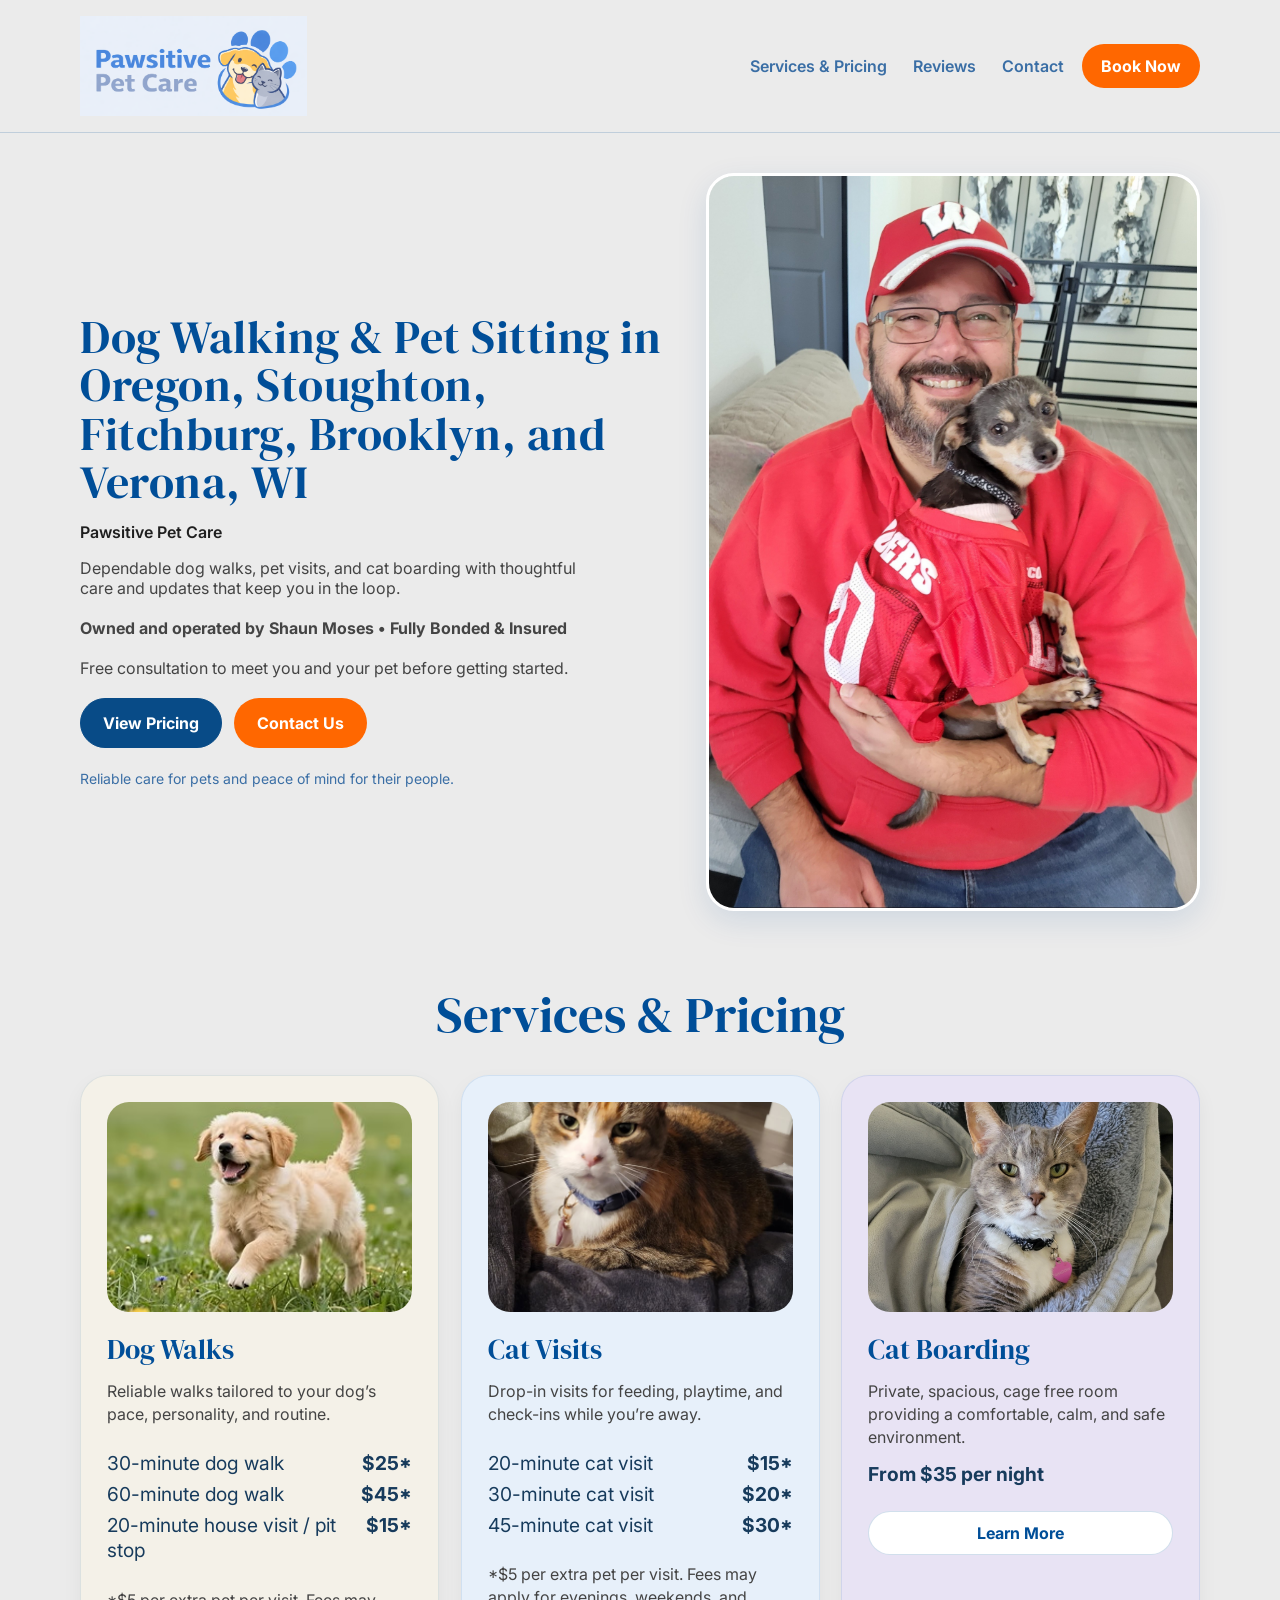
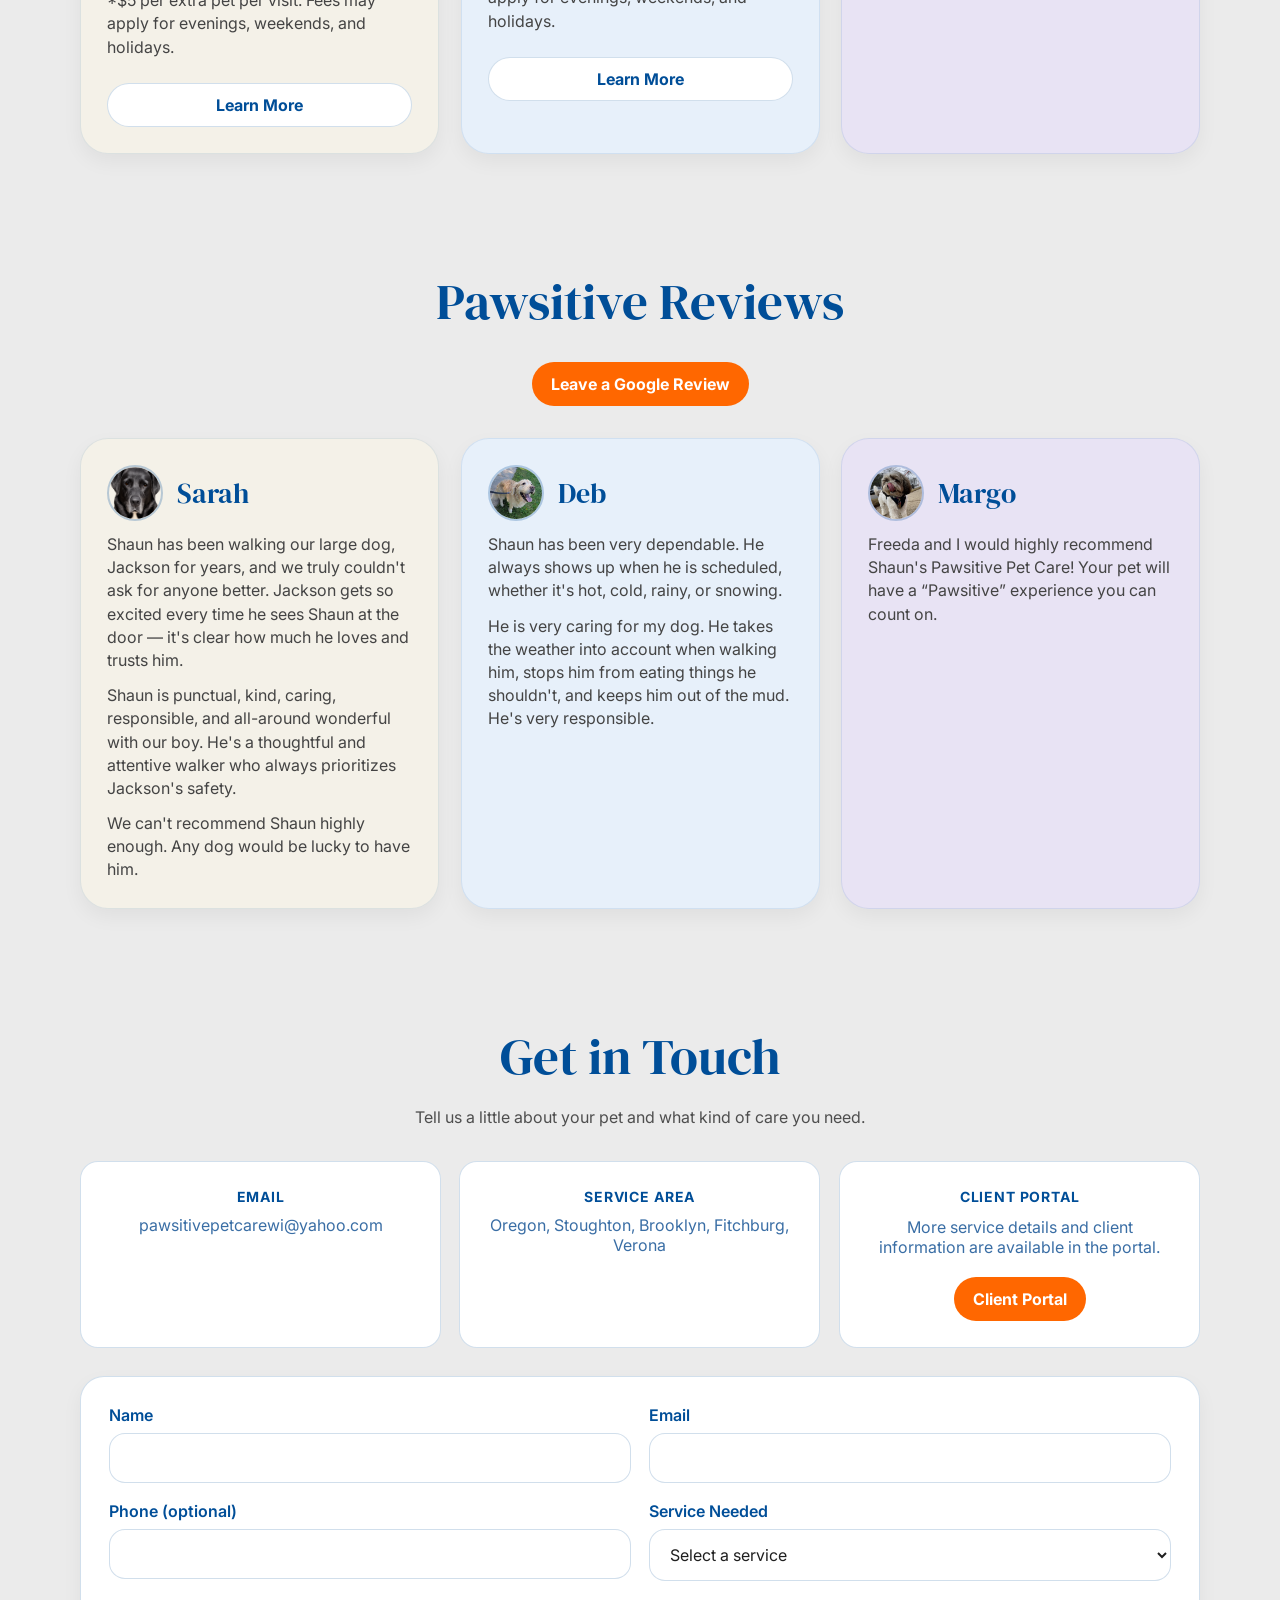
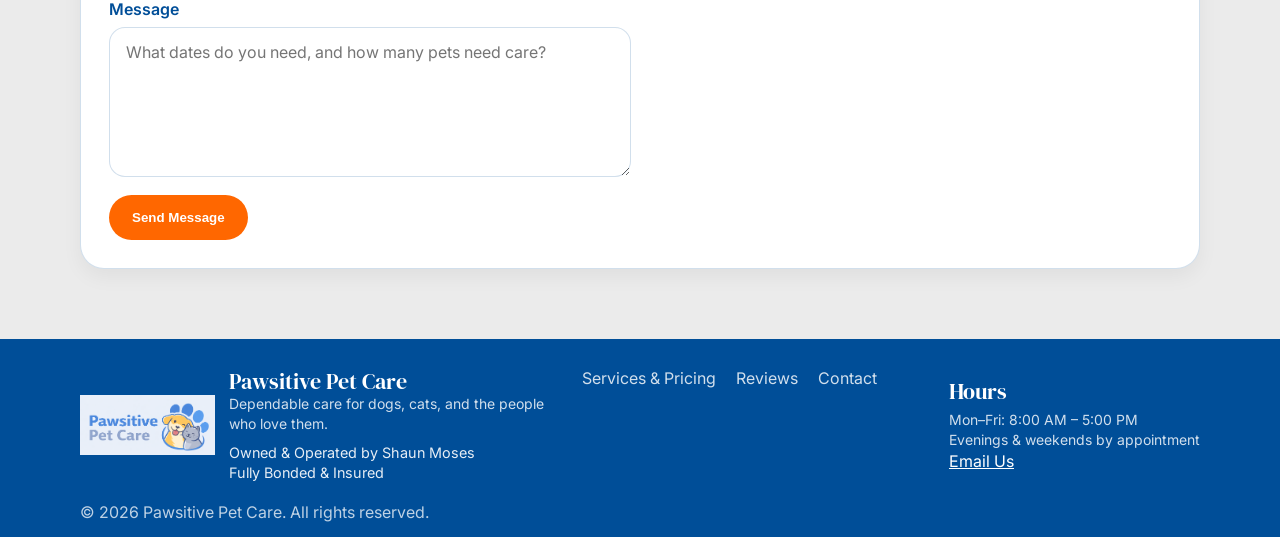
==== commit b807ddc9: "Update index.html with Submit a Review Button" ====
--- a/index.html
+++ b/index.html
@@ -252,7 +252,11 @@
     <div class="container">
 
       <h2 class="section-title reveal">Pawsitive Reviews</h2>
-
+      <p style="text-align: center; margin: 1rem 0 2rem;">
+        <a class="btn btn-primary" href="https://g.page/r/CdZ3zbvCFCLTEBM/review">
+          Leave a Google Review
+        </a>
+      </p>
       <div class="card-grid card-grid-3">
 
         <article class="card pastel-green review reveal reveal--left">
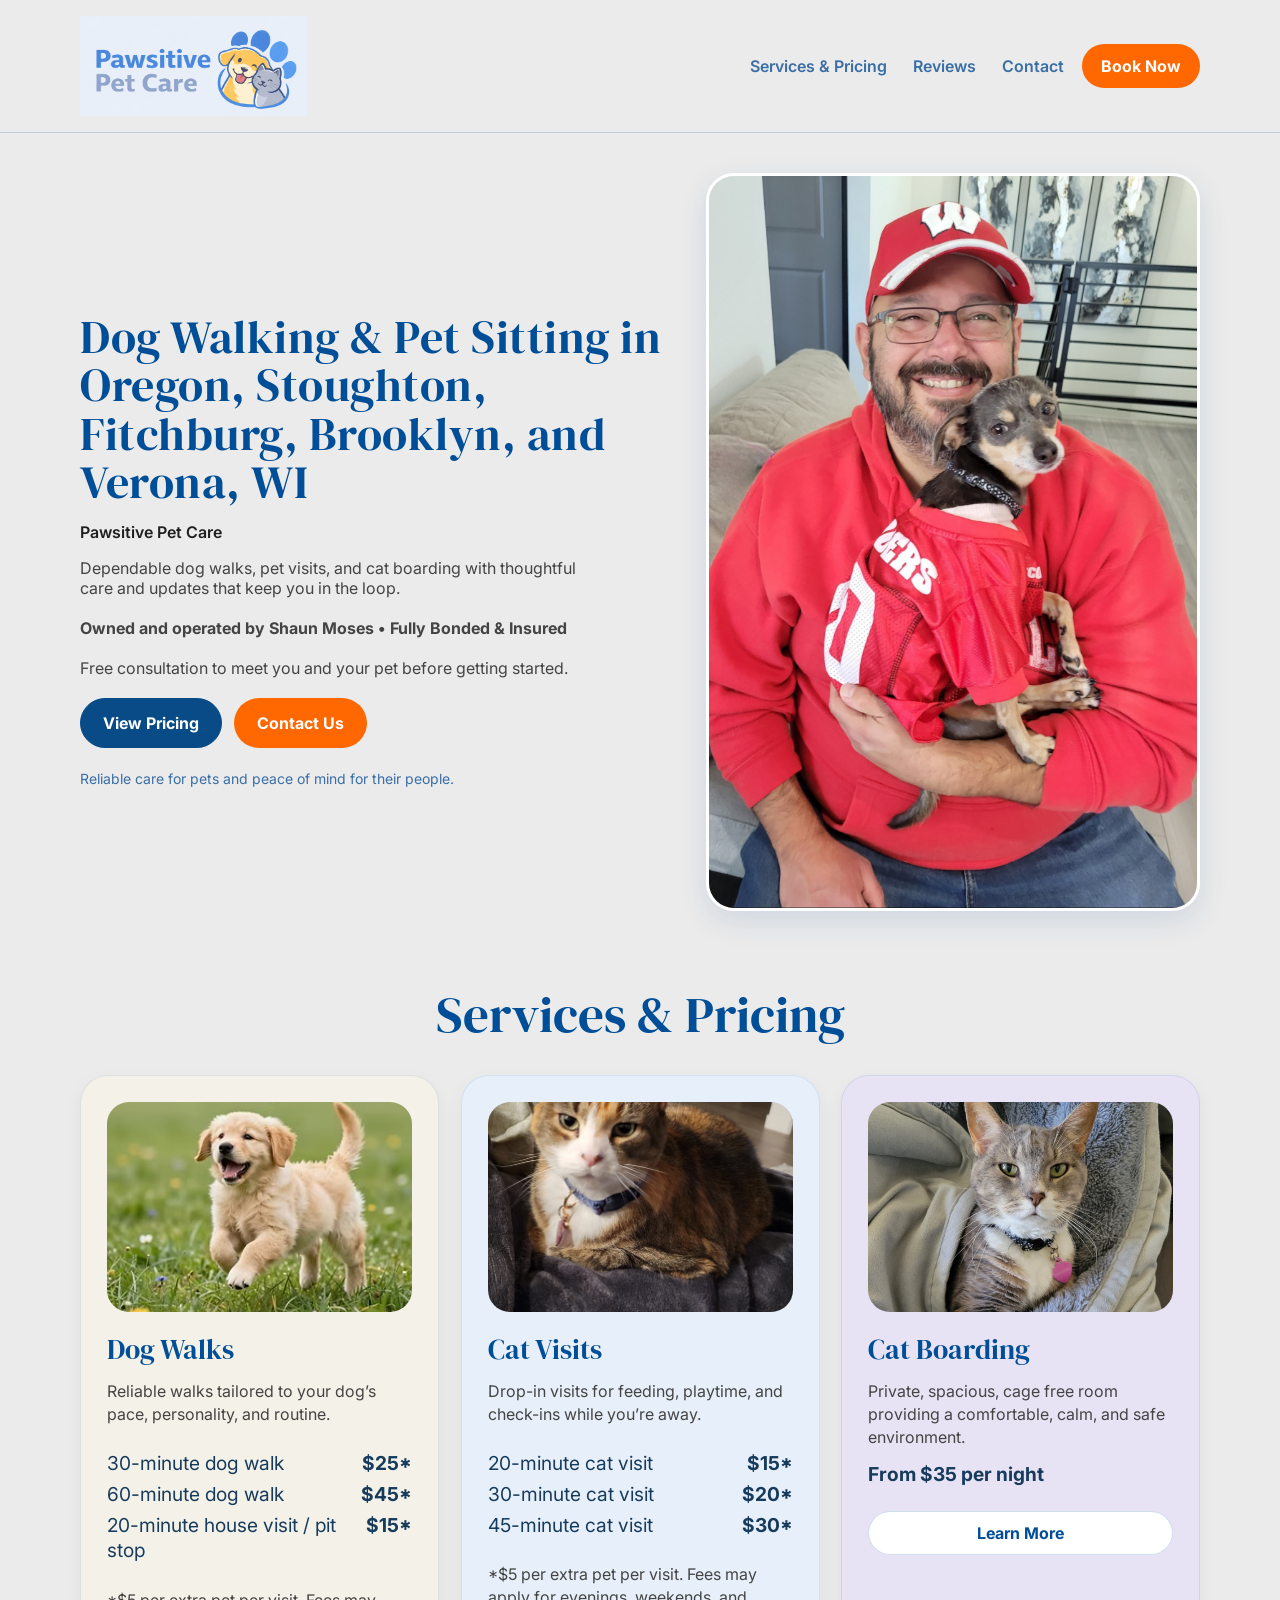
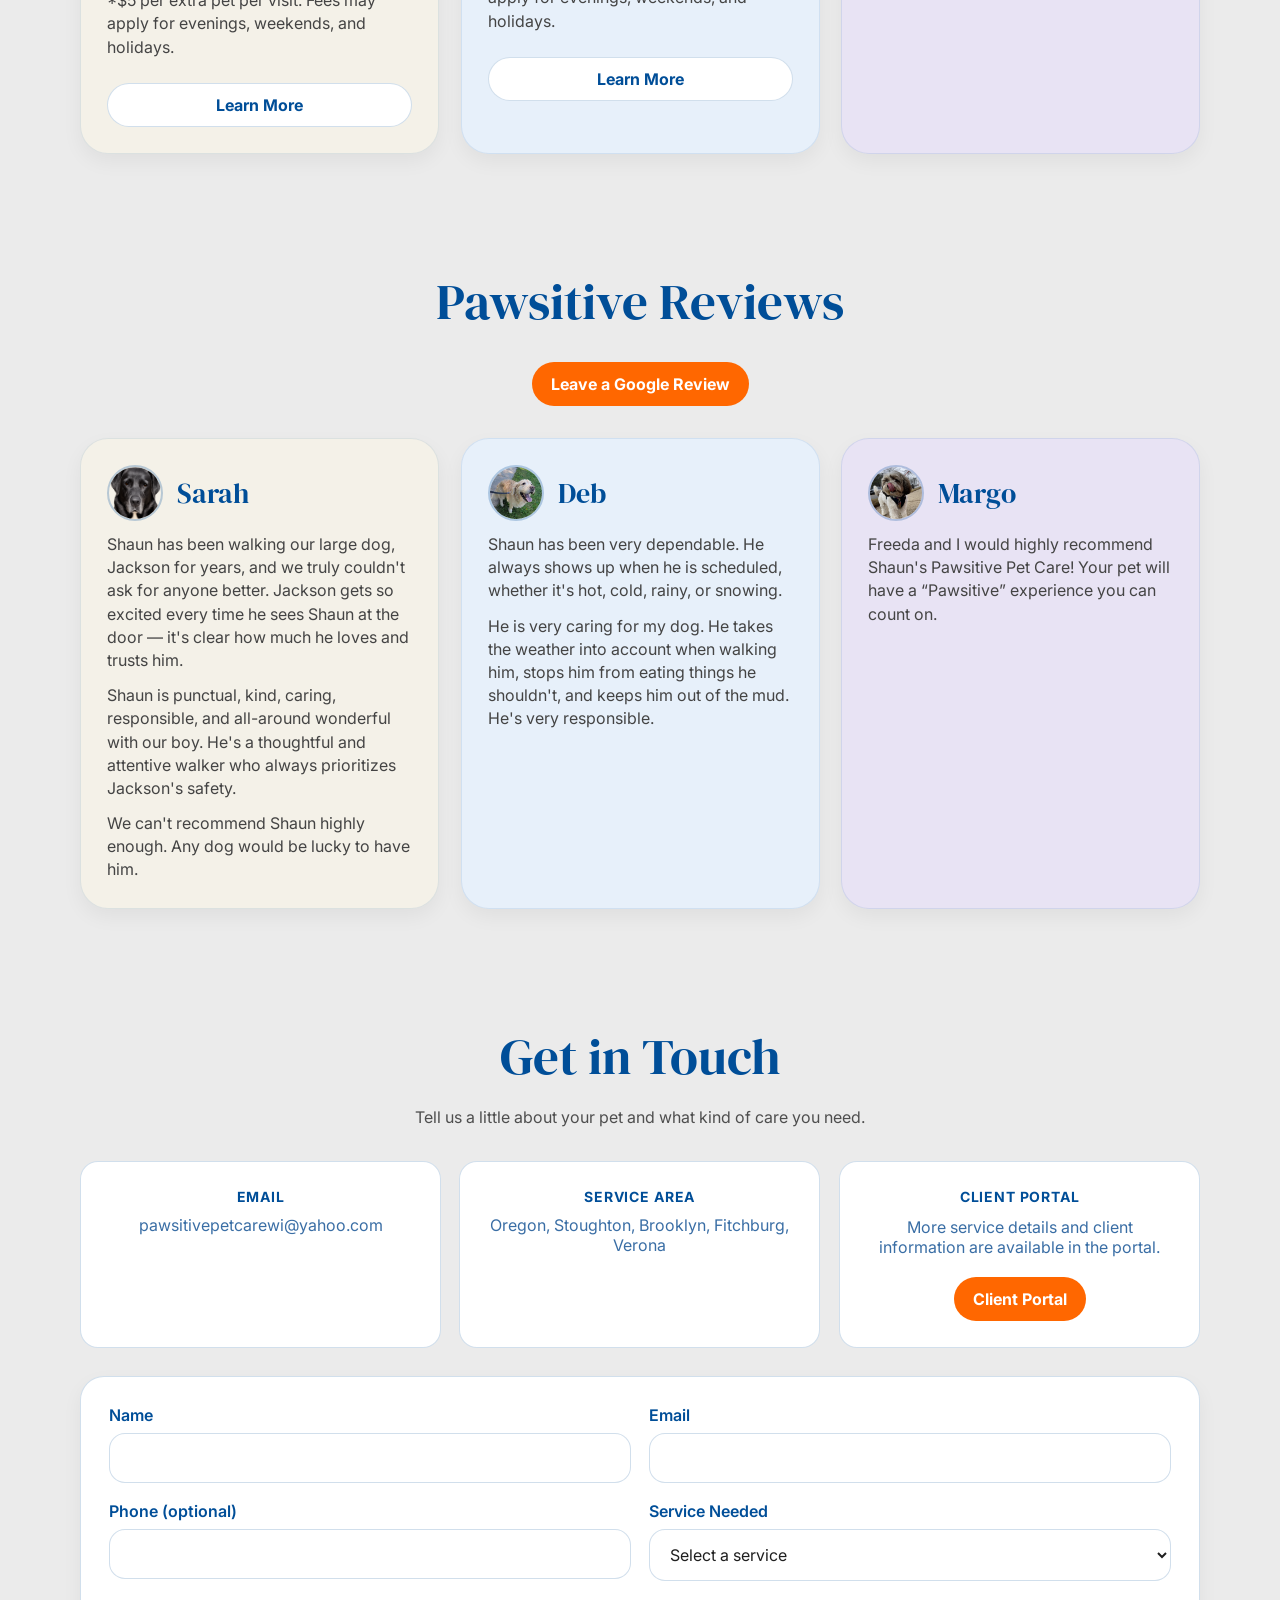
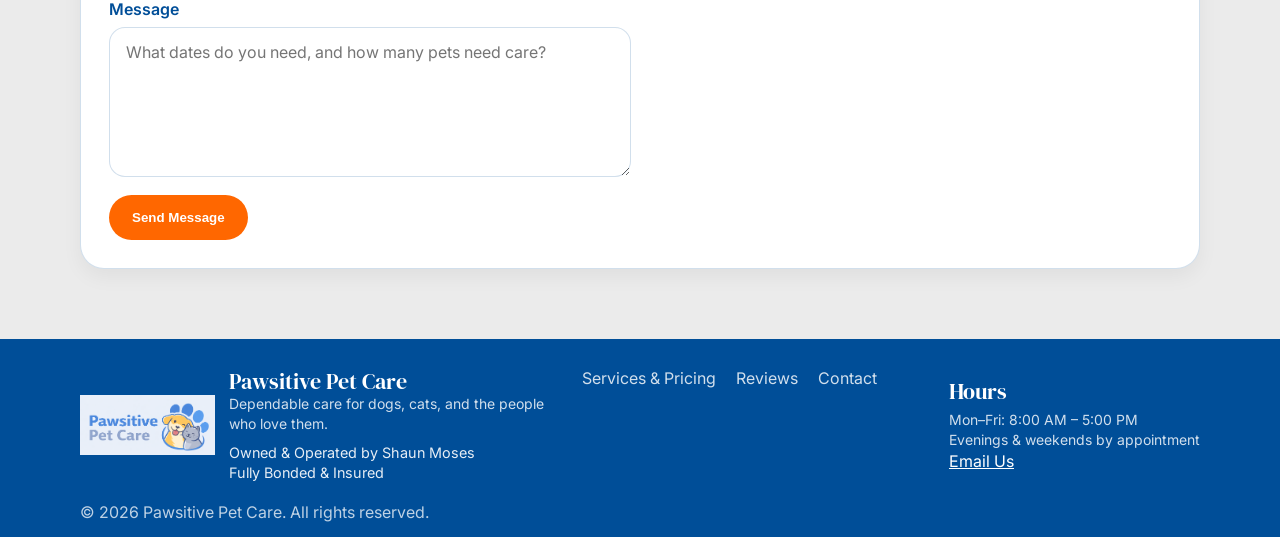
==== commit e11b01bb: "Update index.html" ====
--- a/index.html
+++ b/index.html
@@ -253,7 +253,7 @@
 
       <h2 class="section-title reveal">Pawsitive Reviews</h2>
       <p style="text-align: center; margin: 1rem 0 2rem;">
-        <a class="btn btn-primary" href="https://g.page/r/CdZ3zbvCFCLTEBM/review">
+        <a class="btn btn-primary" target="_blank" rel="noopener" href="https://g.page/r/CdZ3zbvCFCLTEBM/review">
           Leave a Google Review
         </a>
       </p>
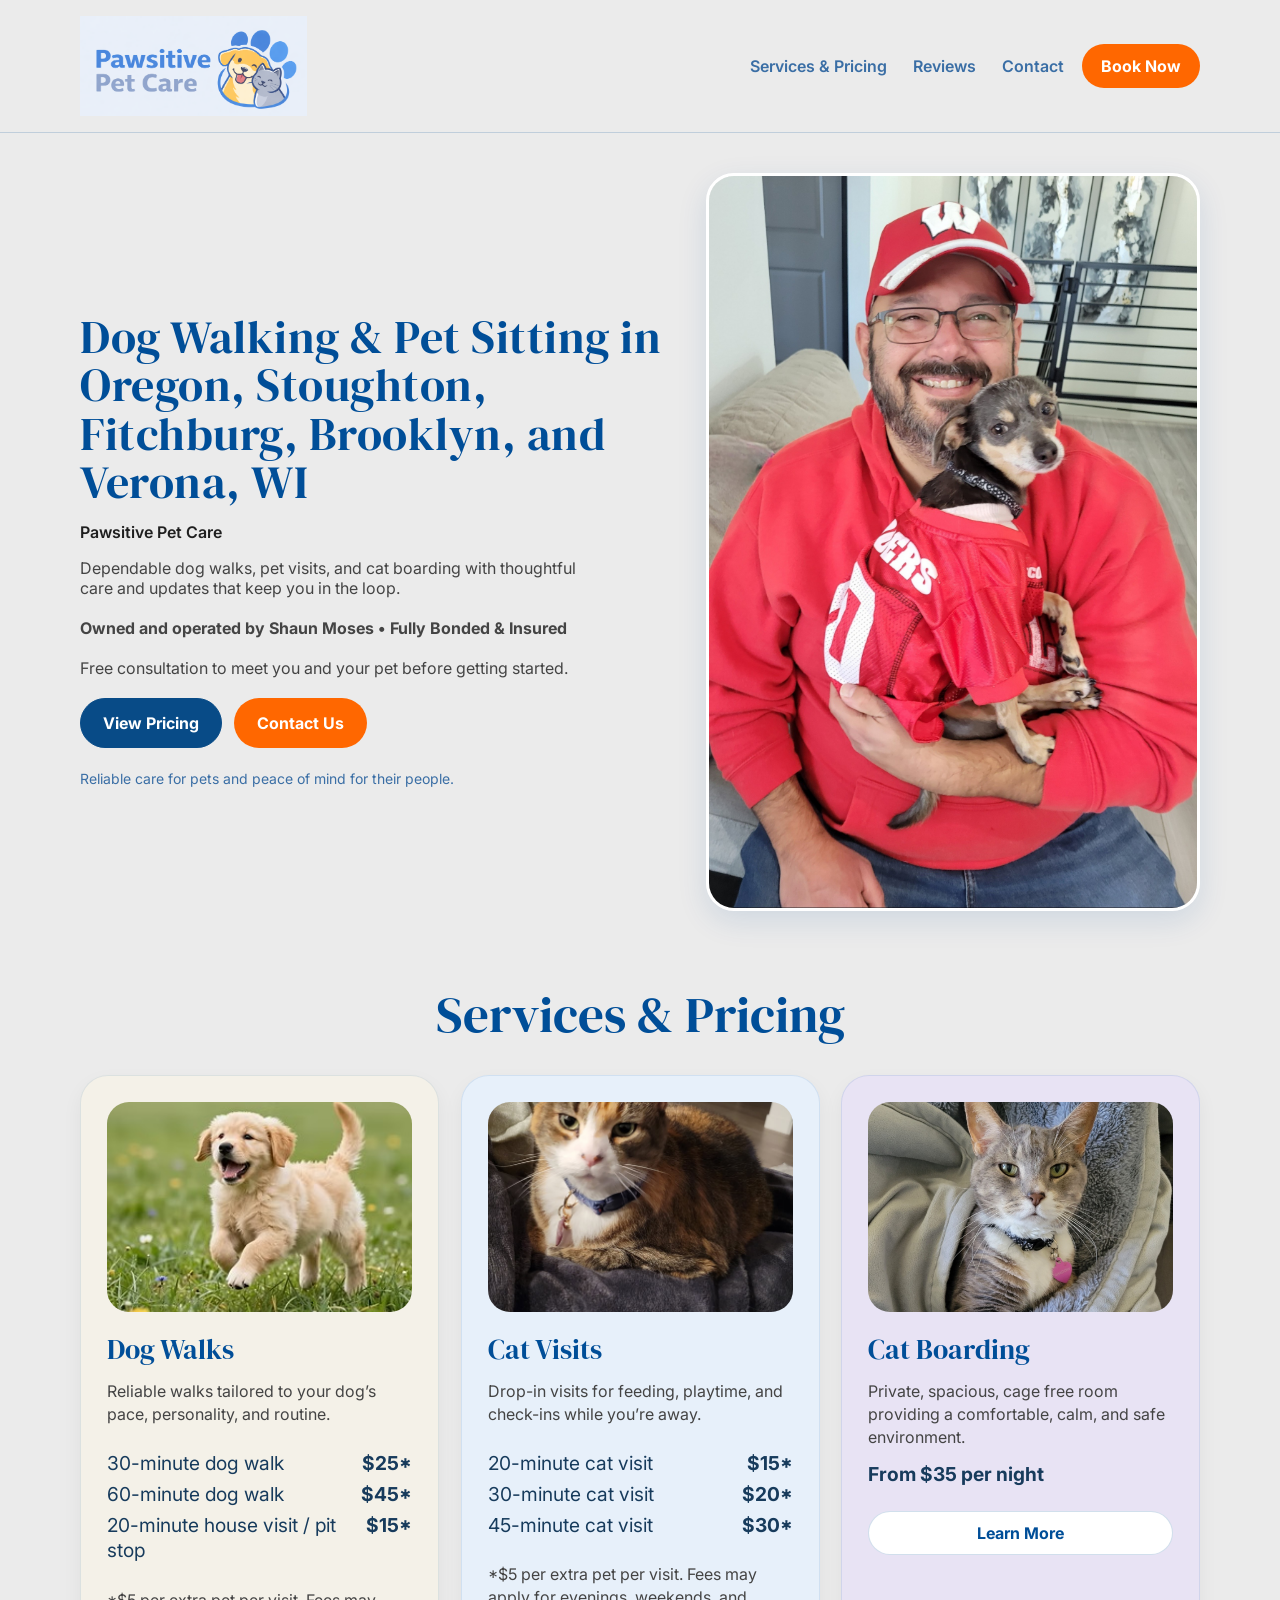
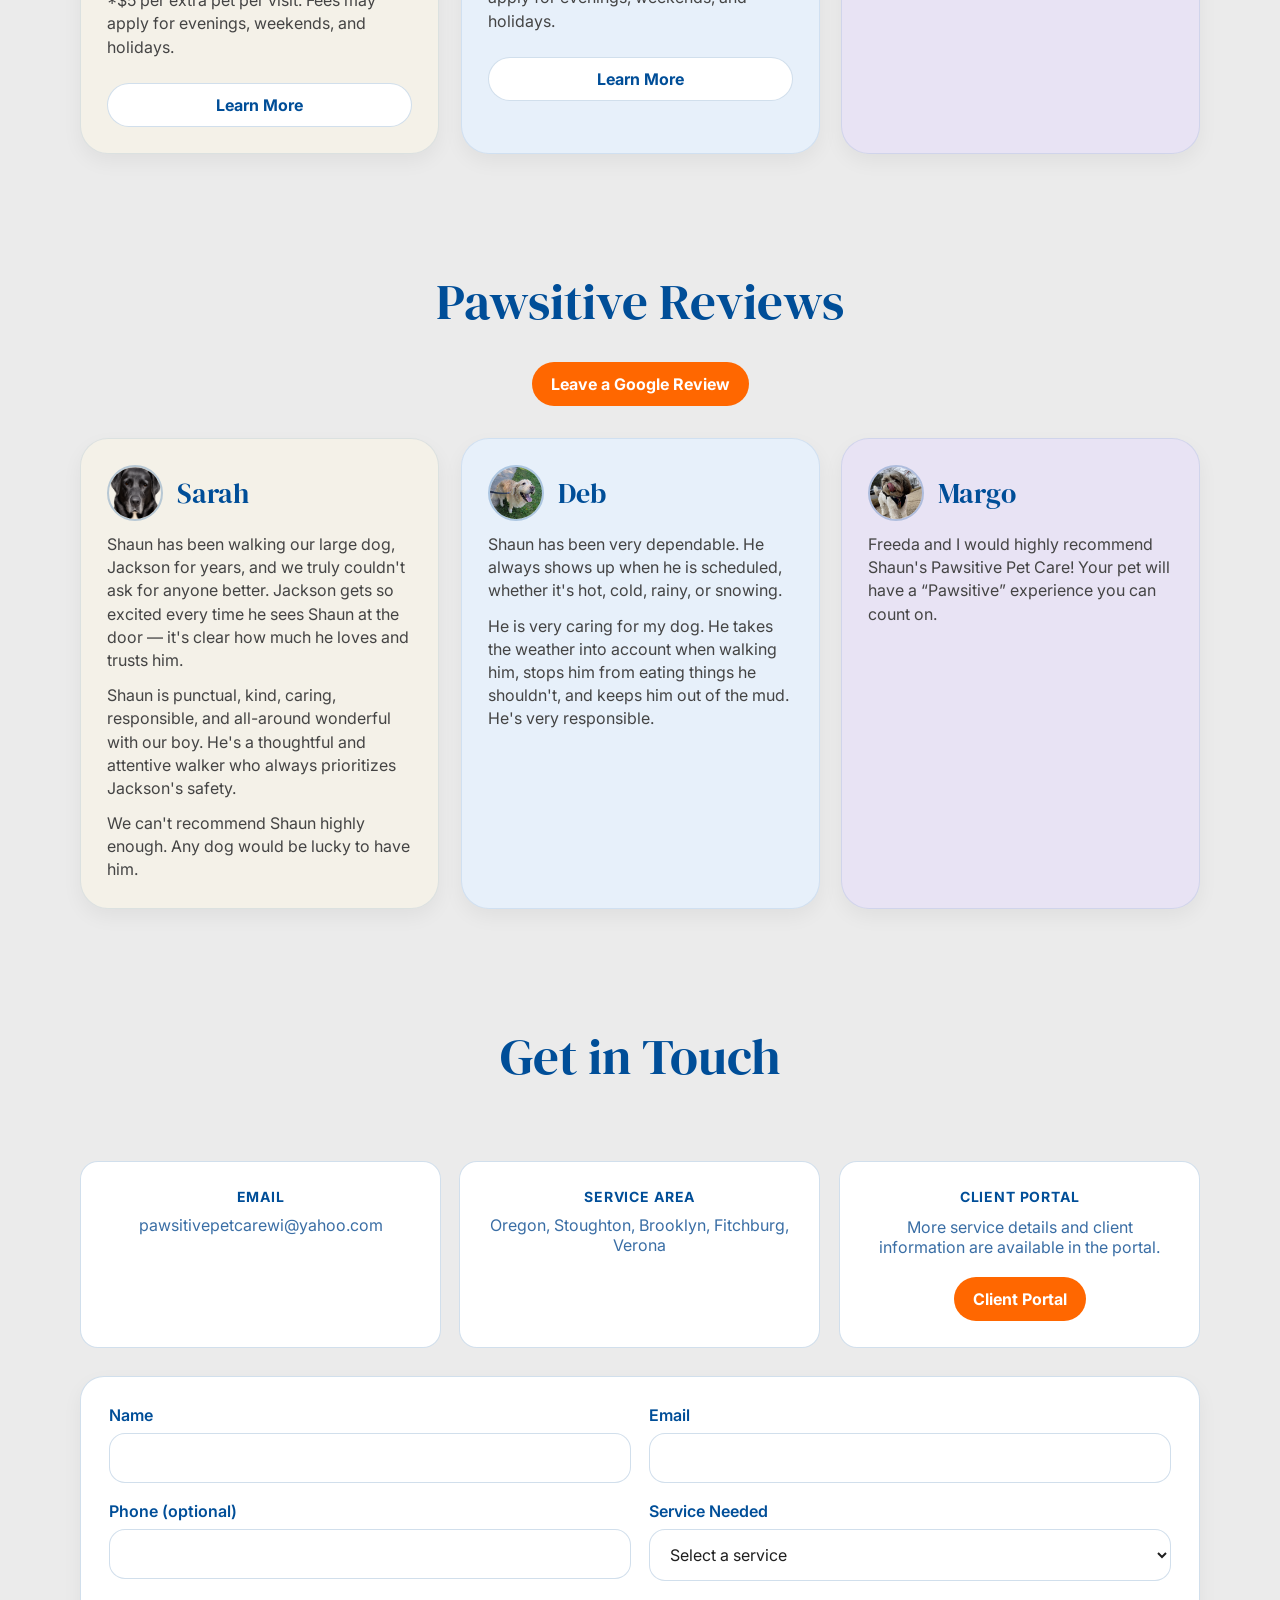
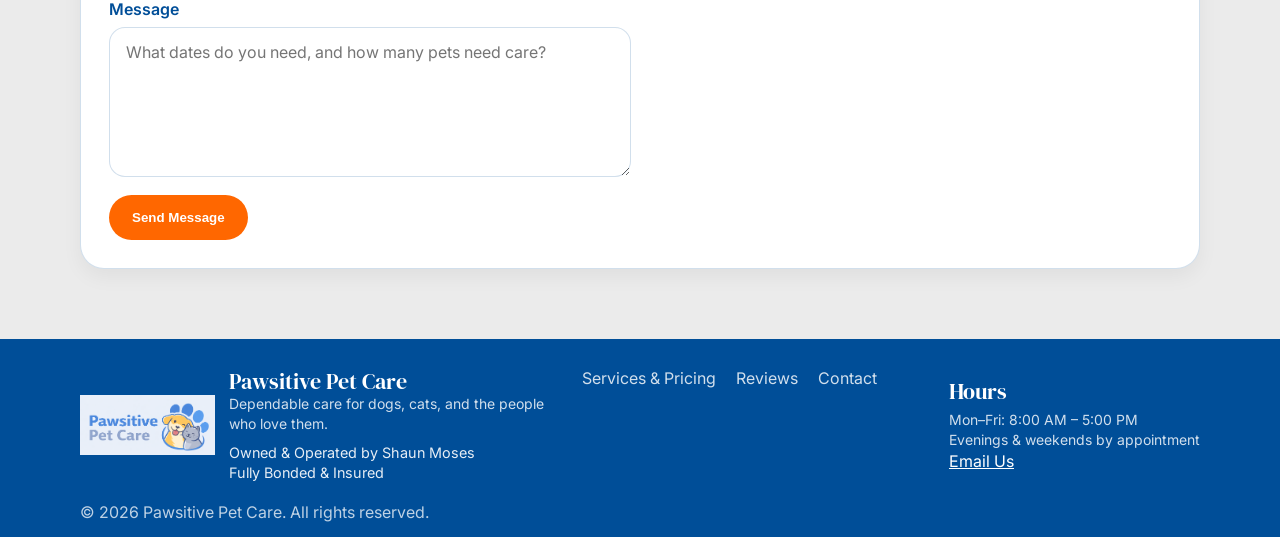
==== commit 532b1723: "Update index.html" ====
--- a/index.html
+++ b/index.html
@@ -499,7 +499,31 @@
 
     revealItems.forEach((item) => observer.observe(item));
   </script>
-
+<script>
+  (() => {
+    const reviews = document.getElementById('reviews');
+    if (!reviews) return;
+
+    const badgeSelector =
+      'a[href^="https://elfsight.com/google-reviews-widget/"][href*="utm_campaign=free-widget"]';
+
+    function hideBadge(root) {
+      for (const badge of root.querySelectorAll(badgeSelector)) {
+        if (badge.style.getPropertyValue('display') !== 'none' ||
+            badge.style.getPropertyPriority('display') !== 'important') {
+          badge.style.setProperty('display', 'none', 'important');
+        }
+      }
+
+      for (const element of root.querySelectorAll('*')) {
+        if (element.shadowRoot) hideBadge(element.shadowRoot);
+      }
+    }
+
+    hideBadge(reviews);
+    window.setInterval(() => hideBadge(reviews), 1000);
+  })();
+</script>
 
 </body>
 </html>
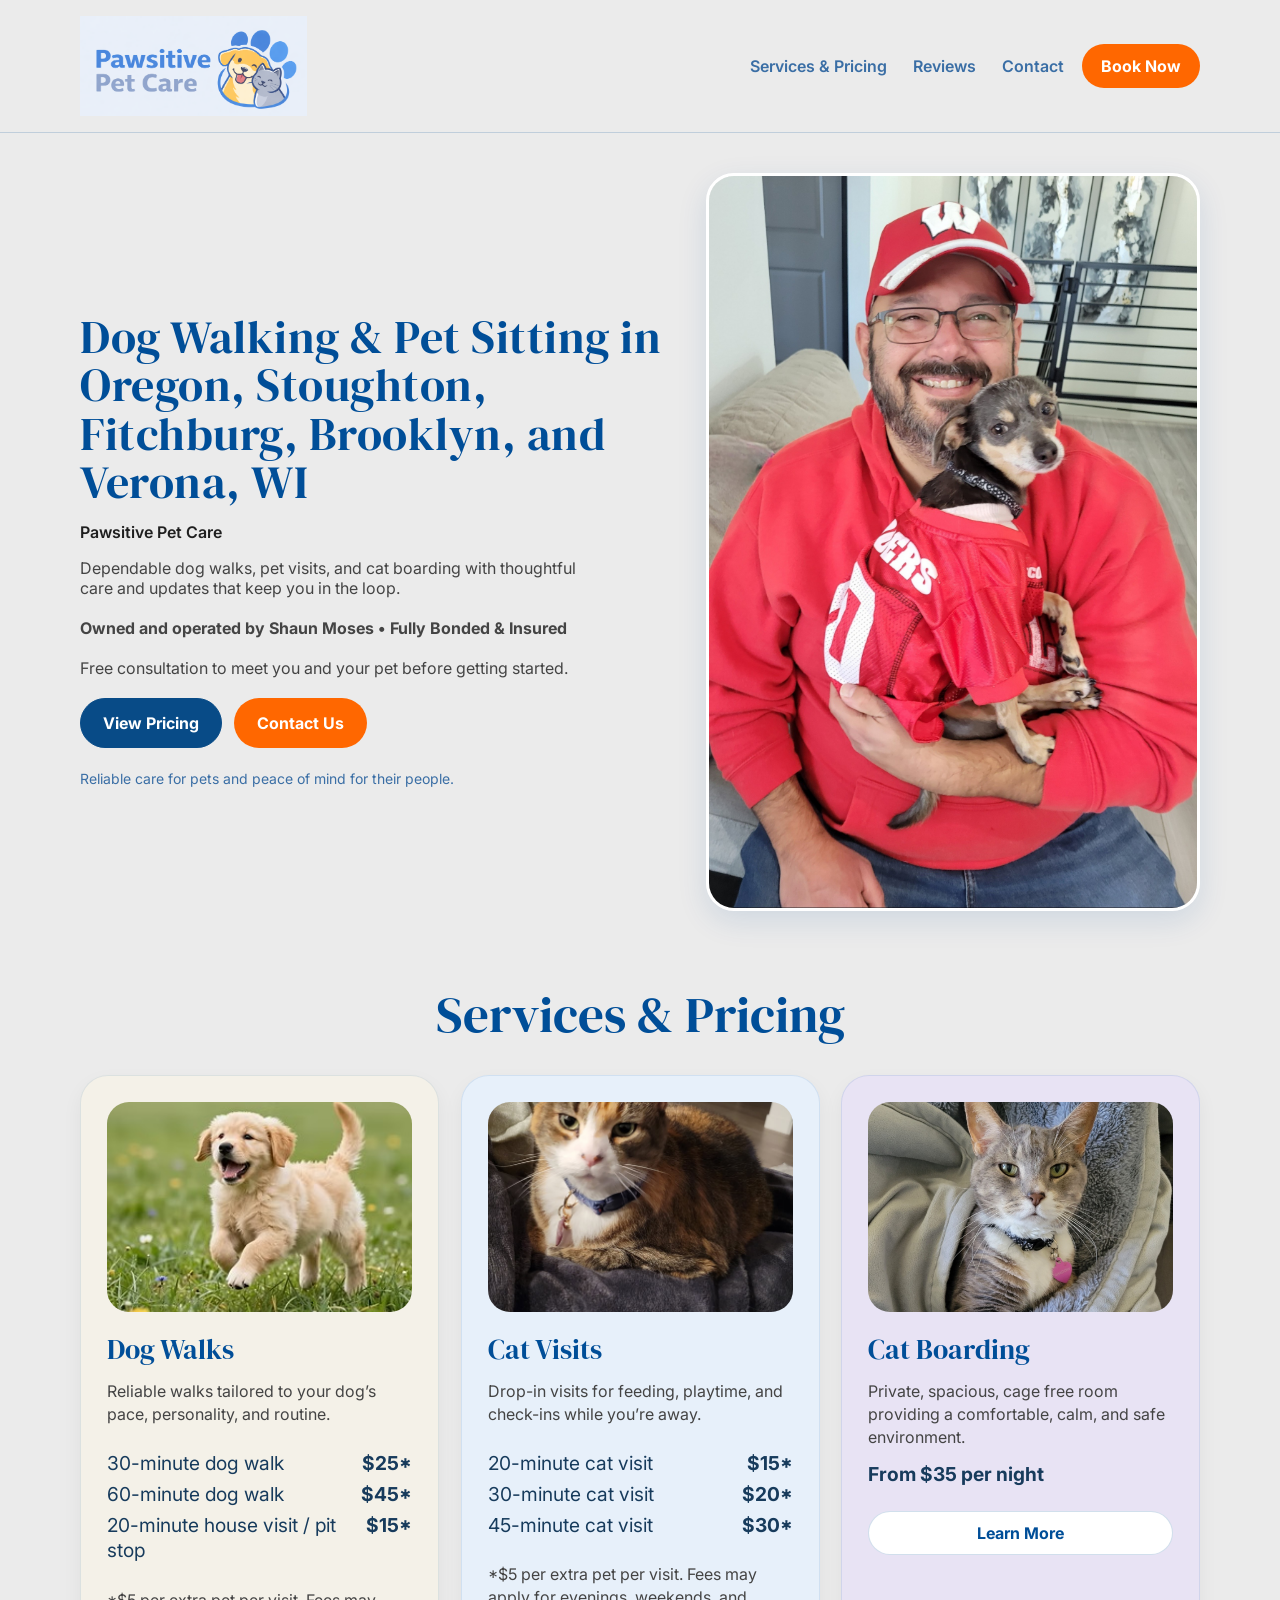
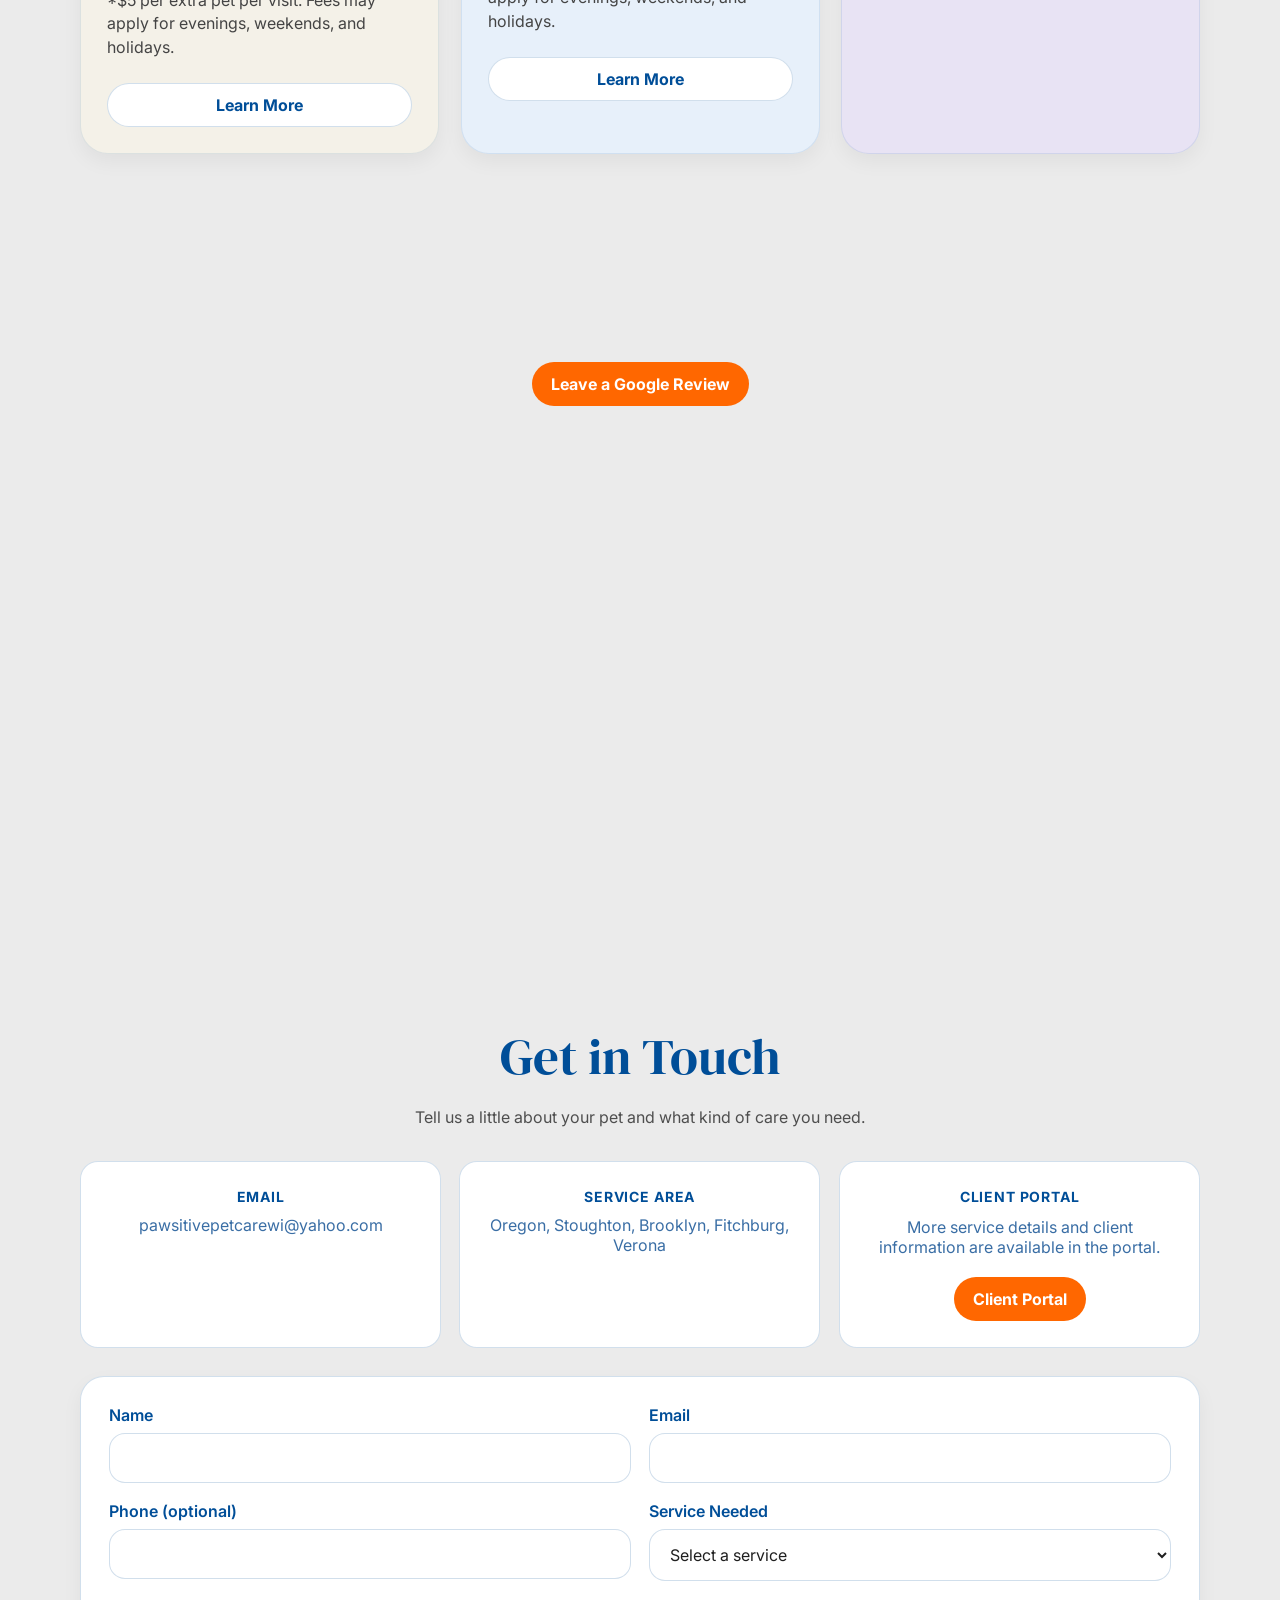
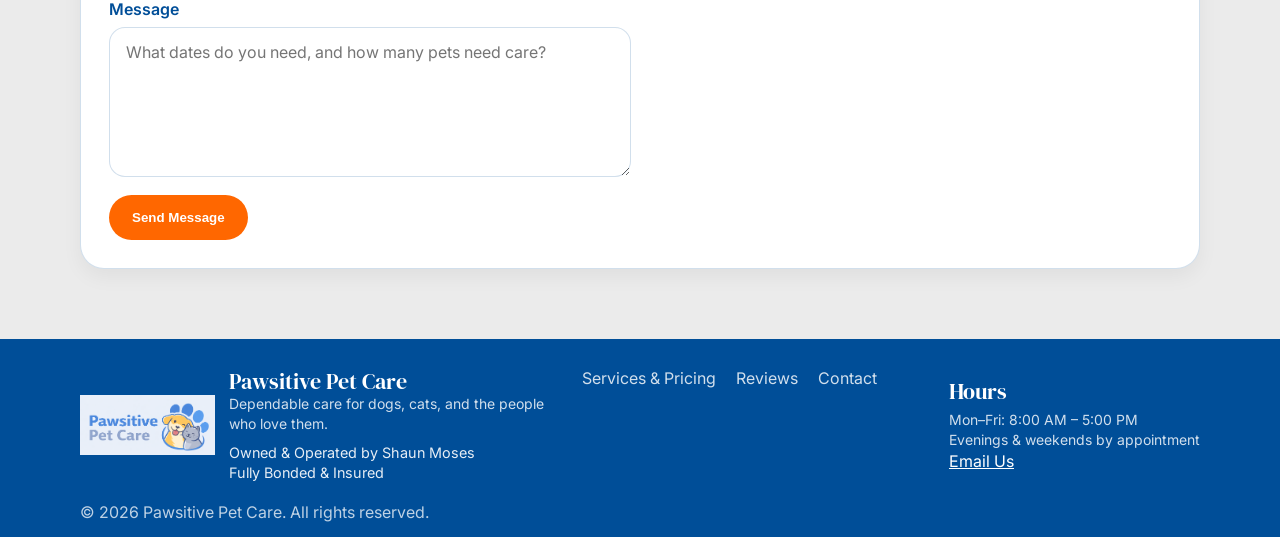
==== commit b863b296: "Update index.html" ====
--- a/index.html
+++ b/index.html
@@ -252,6 +252,9 @@
     <div class="container">
 
       <h2 class="section-title reveal">Pawsitive Reviews</h2>
+      <!-- Elfsight Google Reviews | Pawsitive Pet Care -->
+      <script src="https://elfsightcdn.com/platform.js" async></script>
+      <div class="elfsight-app-319a8364-5300-479b-aa26-5e424eefd7b3" data-elfsight-app-lazy></div>
       <p style="text-align: center; margin: 1rem 0 2rem;">
         <a class="btn btn-primary" target="_blank" rel="noopener" href="https://g.page/r/CdZ3zbvCFCLTEBM/review">
           Leave a Google Review
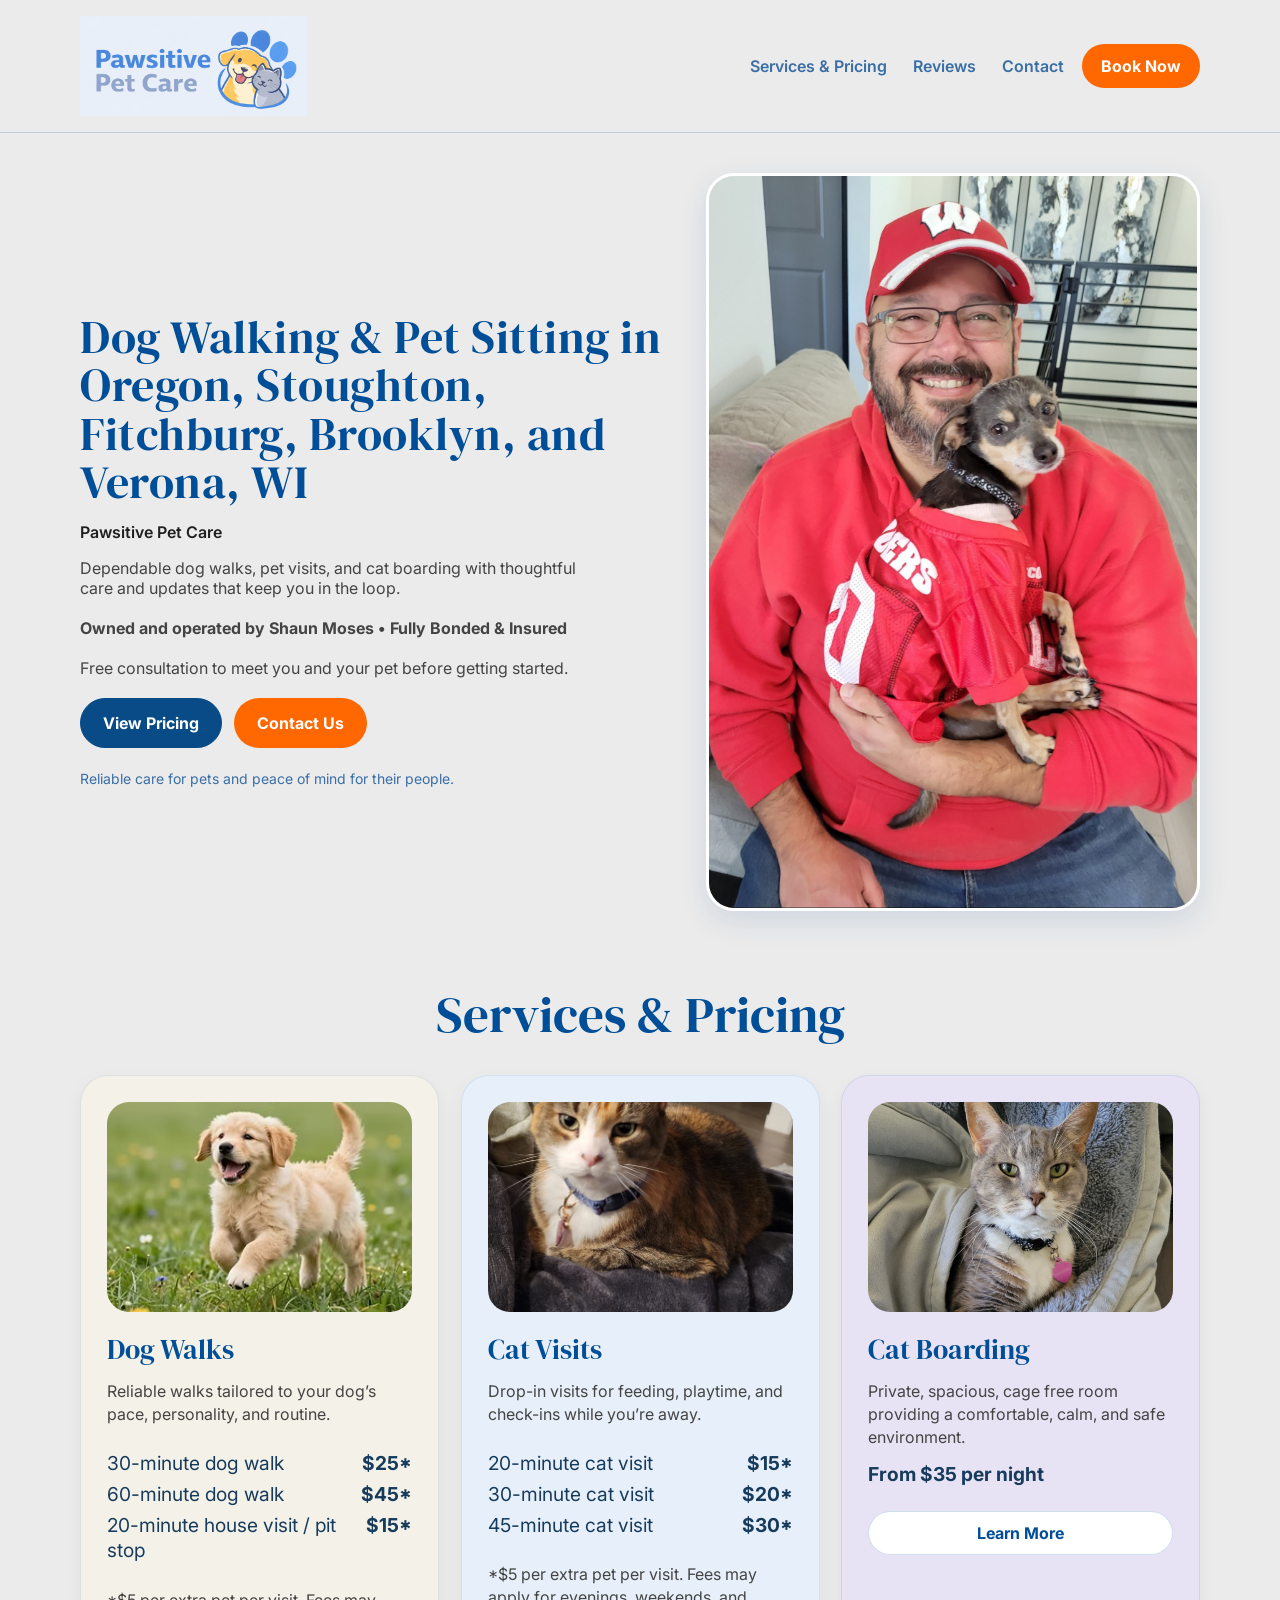
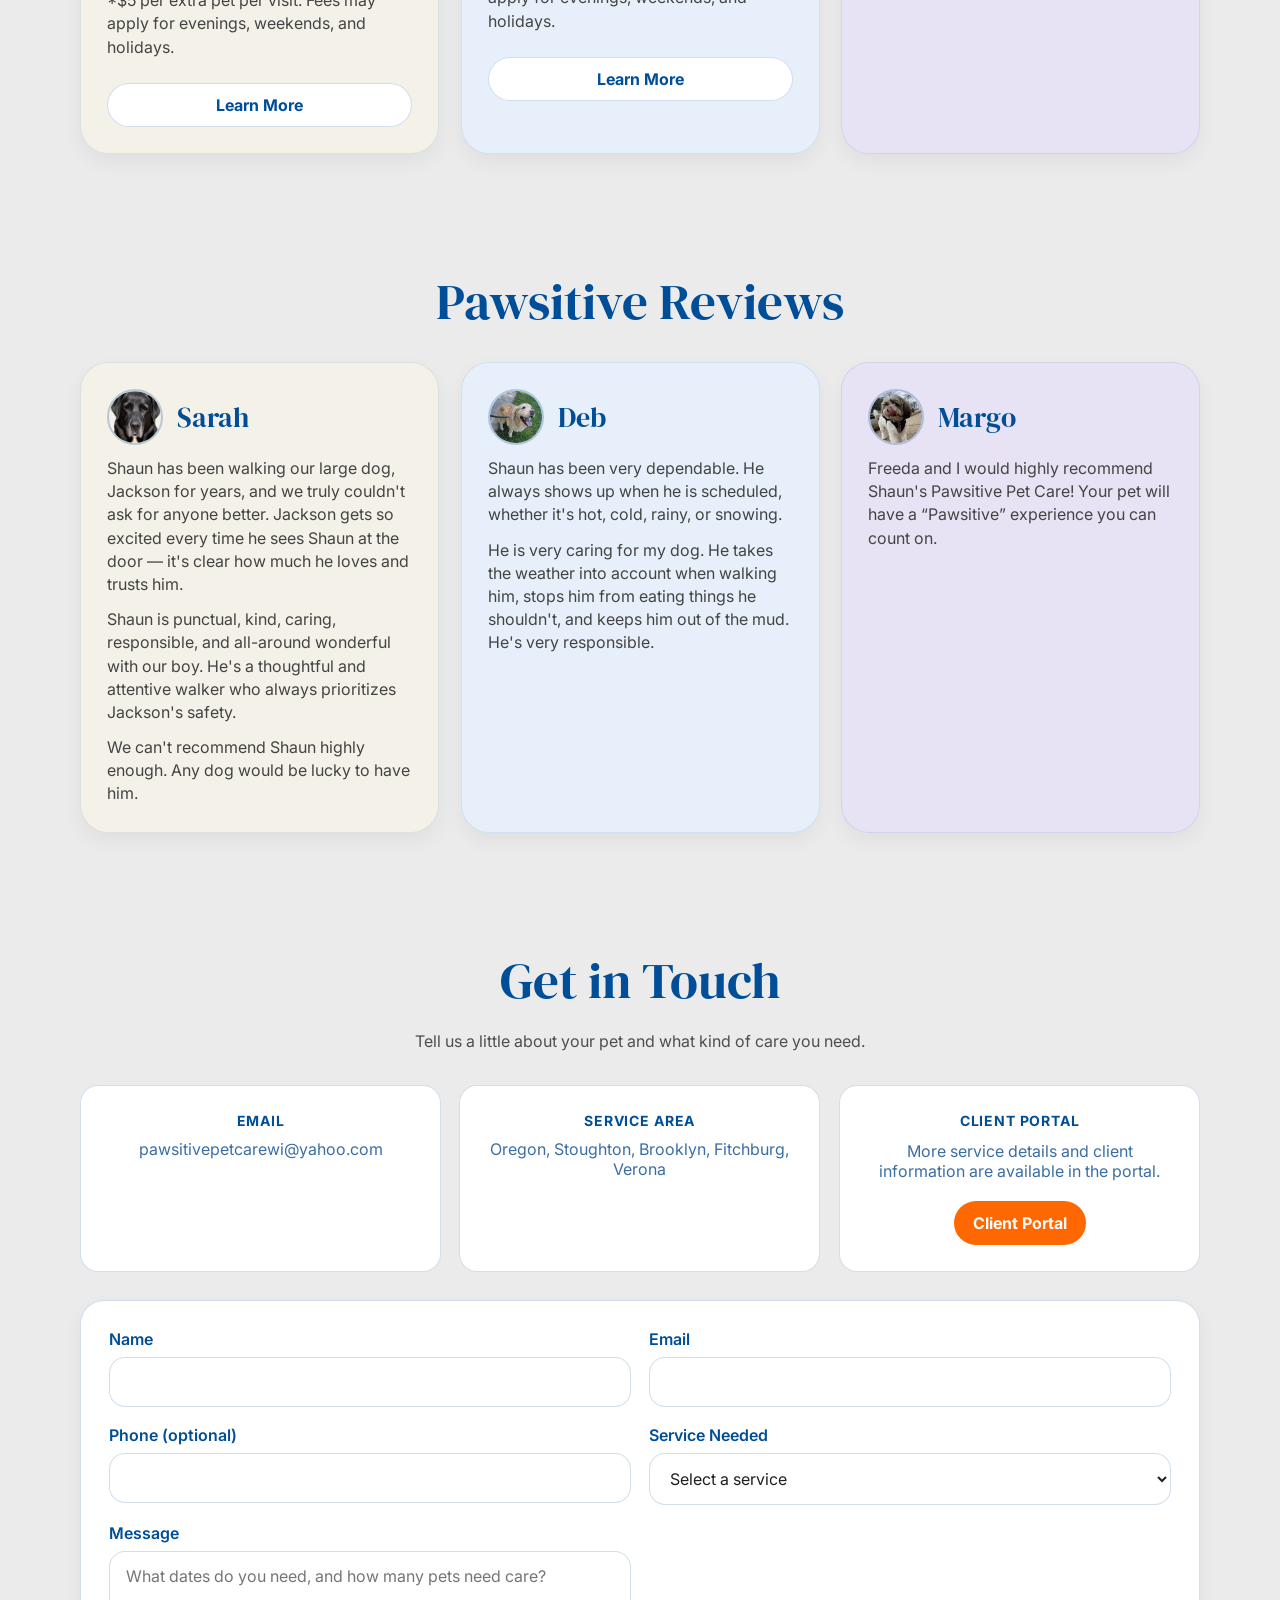
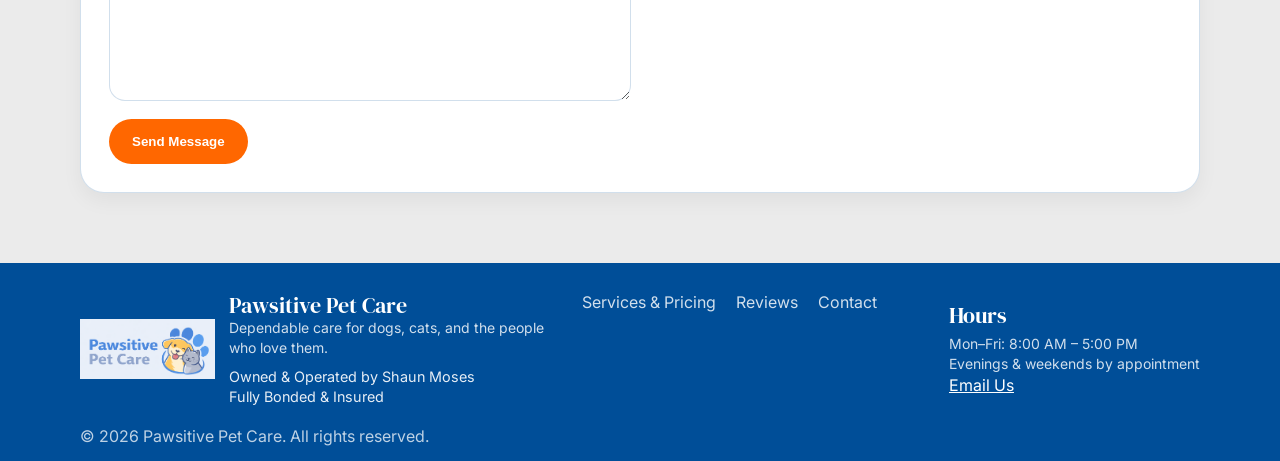
==== commit f071adbb: "Update index.html" ====
--- a/index.html
+++ b/index.html
@@ -255,11 +255,6 @@
       <!-- Elfsight Google Reviews | Pawsitive Pet Care -->
       <script src="https://elfsightcdn.com/platform.js" async></script>
       <div class="elfsight-app-319a8364-5300-479b-aa26-5e424eefd7b3" data-elfsight-app-lazy></div>
-      <p style="text-align: center; margin: 1rem 0 2rem;">
-        <a class="btn btn-primary" target="_blank" rel="noopener" href="https://g.page/r/CdZ3zbvCFCLTEBM/review">
-          Leave a Google Review
-        </a>
-      </p>
       <div class="card-grid card-grid-3">
 
         <article class="card pastel-green review reveal reveal--left">
